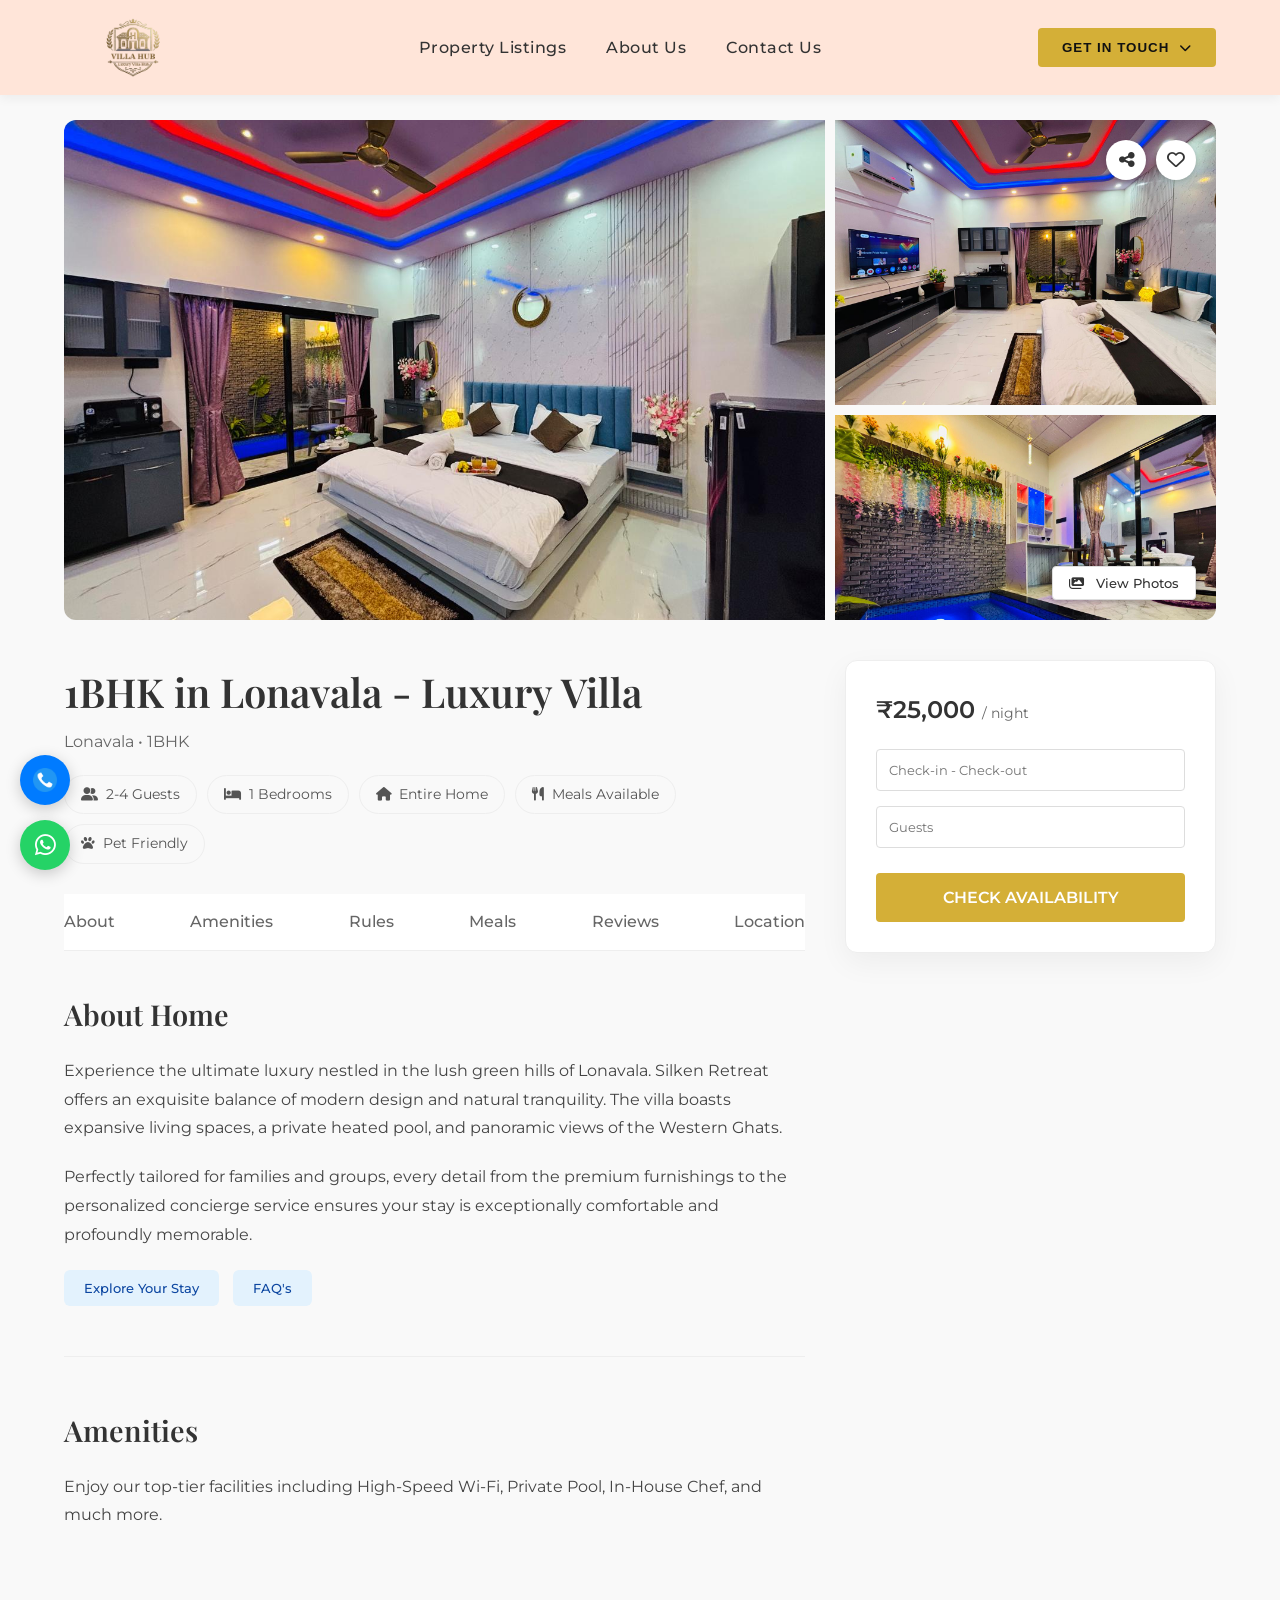
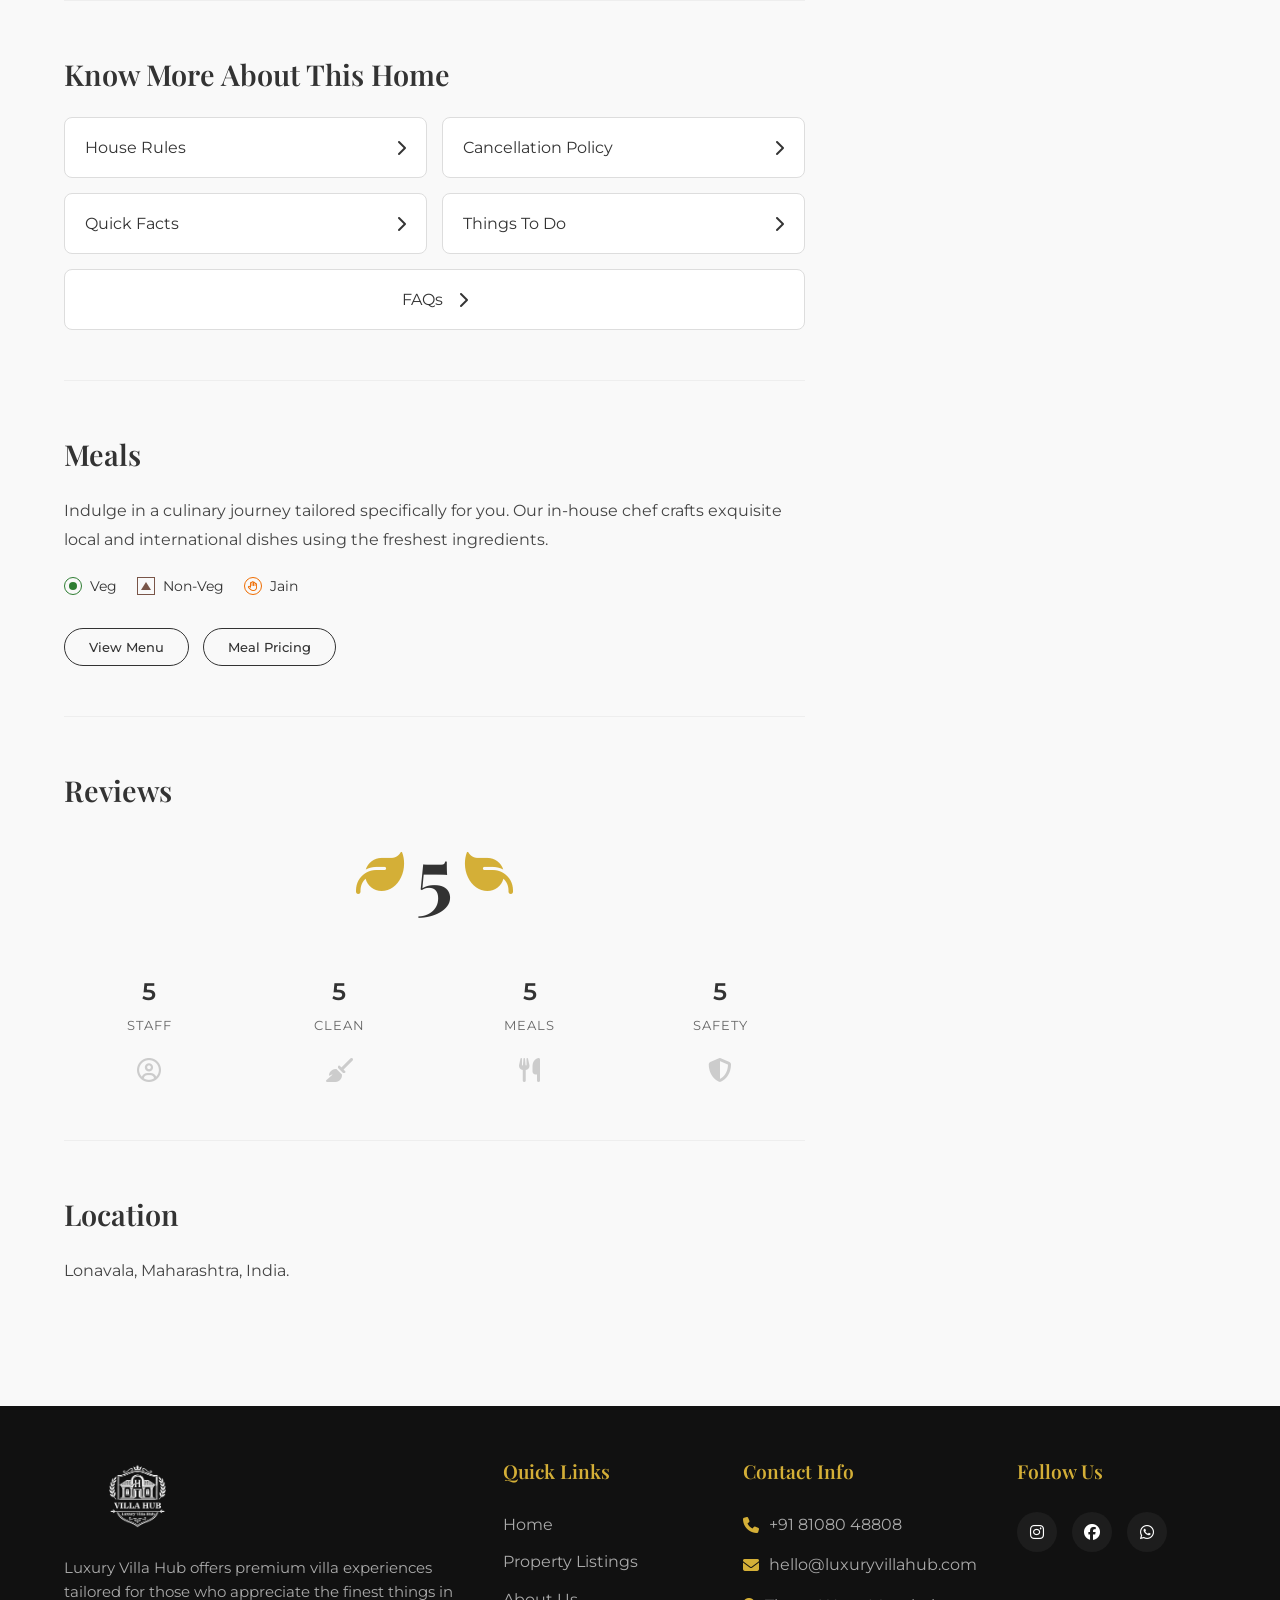
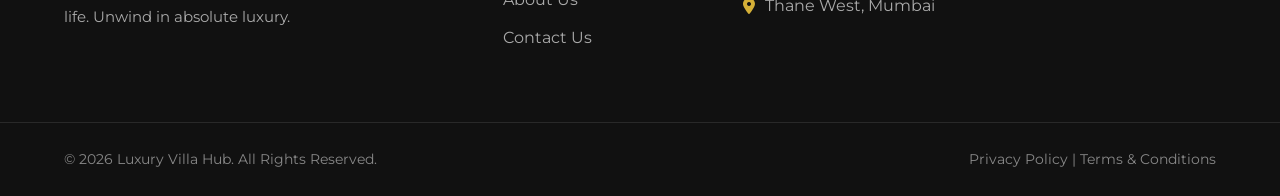
==== 1_1bhk_lonawala.html @ f822e090 "1st commit" ====
<!DOCTYPE html>
<html lang="en">

<head>
    <meta charset="UTF-8">
    <meta name="viewport" content="width=device-width, initial-scale=1.0">
    <title>1BHK in Lonavala - Luxury Villa Hub</title>
    <!-- Google Fonts for typography -->
    <link
        href="https://fonts.googleapis.com/css2?family=Playfair+Display:wght@400;600;700&family=Montserrat:wght@300;400;500;600&display=swap"
        rel="stylesheet">
    <link rel="stylesheet" href="css/style.css">

    <!-- FontAwesome for fallback icons -->
    <link rel="stylesheet" href="https://cdnjs.cloudflare.com/ajax/libs/font-awesome/6.4.0/css/all.min.css">
    <style>
        /* Property Specific Styles */
        body {
            padding-top: 100px;
        }

        /* For fixed header */
        .site-header {
            background-color: var(--peach-scroll) !important;
            box-shadow: 0 4px 10px rgba(0, 0, 0, 0.05) !important;
            padding: 10px 0 !important;
        }

        .site-header .desktop-nav a {
            color: var(--text-dark) !important;
        }

        .site-header .btn-outline-gold {
            color: var(--text-dark) !important;
            border-color: var(--text-dark) !important;
        }

        .site-header .btn-outline-gold:hover {
            background: var(--text-dark) !important;
            color: var(--peach-scroll) !important;
        }

        .site-header .hamburger-menu {
            color: var(--text-dark) !important;
        }

        .gallery-grid {
            display: grid;
            grid-template-columns: 2fr 1fr;
            gap: 10px;
            border-radius: 12px;
            overflow: hidden;
            position: relative;
            margin-top: 20px;
        }

        .gallery-left {
            height: 500px;
        }

        .gallery-left img {
            width: 100%;
            height: 100%;
            object-fit: cover;
        }

        .gallery-right {
            display: grid;
            grid-template-rows: 1fr 1fr;
            gap: 10px;
            height: 500px;
        }

        .gallery-right img {
            width: 100%;
            height: 100%;
            object-fit: cover;
        }

        .gallery-actions {
            position: absolute;
            top: 20px;
            right: 20px;
            display: flex;
            gap: 10px;
        }

        .action-btn {
            background: white;
            border: none;
            border-radius: 50%;
            width: 40px;
            height: 40px;
            display: flex;
            align-items: center;
            justify-content: center;
            cursor: pointer;
            box-shadow: 0 2px 5px rgba(0, 0, 0, 0.2);
            transition: 0.3s;
            color: #333;
            font-size: 1.1rem;
        }

        .action-btn:hover {
            background: #f0f0f0;
        }

        .view-photos-btn {
            position: absolute;
            bottom: 20px;
            right: 20px;
            background: white;
            border: 1px solid #ddd;
            padding: 8px 16px;
            border-radius: 4px;
            font-family: 'Montserrat', sans-serif;
            font-weight: 500;
            cursor: pointer;
            box-shadow: 0 2px 5px rgba(0, 0, 0, 0.2);
            transition: 0.3s;
            color: #333;
        }

        .view-photos-btn:hover {
            background: #f0f0f0;
        }

        .property-layout {
            display: grid;
            grid-template-columns: 2fr 1fr;
            gap: 40px;
            margin-top: 40px;
        }

        .prop-title {
            font-family: 'Playfair Display', serif;
            font-size: 2.5rem;
            color: #333;
            margin-bottom: 5px;
        }

        .prop-subtitle {
            font-family: 'Montserrat', sans-serif;
            color: #666;
            font-size: 1rem;
            margin-bottom: 20px;
        }

        .badges-row {
            display: flex;
            flex-wrap: wrap;
            gap: 10px;
            margin-bottom: 30px;
        }

        .badge {
            background: #f9f9f9;
            border: 1px solid #eee;
            padding: 8px 16px;
            border-radius: 20px;
            font-size: 0.85rem;
            font-family: 'Montserrat', sans-serif;
            display: flex;
            align-items: center;
            gap: 8px;
            color: #555;
        }

        .booking-widget {
            background: white;
            border: 1px solid #eee;
            border-radius: 12px;
            padding: 30px;
            box-shadow: 0 10px 30px rgba(0, 0, 0, 0.05);
            position: sticky;
            top: 120px;
        }

        .booking-price {
            font-size: 1.5rem;
            font-weight: 600;
            font-family: 'Montserrat', sans-serif;
            margin-bottom: 20px;
            color: #333;
        }

        .booking-price span {
            font-size: 0.9rem;
            font-weight: 400;
            color: #666;
        }

        .booking-form .form-group {
            margin-bottom: 15px;
        }

        .booking-form input {
            width: 100%;
            padding: 12px;
            border: 1px solid #ddd;
            border-radius: 4px;
            font-family: 'Montserrat', sans-serif;
        }

        .booking-btn {
            width: 100%;
            background: var(--primary-gold);
            color: white;
            border: none;
            padding: 15px;
            border-radius: 4px;
            font-weight: 600;
            font-family: 'Montserrat', sans-serif;
            font-size: 1rem;
            cursor: pointer;
            transition: 0.3s;
            text-transform: uppercase;
            margin-top: 10px;
        }

        .booking-btn:hover {
            background: var(--primary-gold-hover);
        }

        .sticky-nav {
            position: sticky;
            top: 80px;
            background: white;
            z-index: 100;
            border-bottom: 1px solid #eee;
            padding: 15px 0 0;
            margin-bottom: 40px;
        }

        .sticky-nav ul {
            display: flex;
            justify-content: space-between;
            align-items: center;
            gap: 15px;
            list-style: none;
            padding: 0;
            margin: 0;
            width: 100%;
        }

        .sticky-nav ul::-webkit-scrollbar {
            display: none;
        }

        .sticky-nav a {
            font-family: 'Montserrat', sans-serif;
            font-weight: 500;
            color: #666;
            padding-bottom: 15px;
            display: inline-block;
            position: relative;
        }

        .sticky-nav a.active {
            color: var(--primary-gold);
        }

        .sticky-nav a.active::after {
            content: '';
            position: absolute;
            bottom: -1px;
            left: 0;
            width: 100%;
            height: 3px;
            background: var(--primary-gold);
        }

        .content-section {
            margin-bottom: 50px;
            padding-bottom: 50px;
            border-bottom: 1px solid #eee;
            scroll-margin-top: 150px;
        }

        .content-title {
            font-family: 'Playfair Display', serif;
            font-size: 1.8rem;
            margin-bottom: 20px;
            color: #333;
        }

        .content-text {
            font-family: 'Montserrat', sans-serif;
            color: #444;
            line-height: 1.8;
            margin-bottom: 20px;
        }

        .light-blue-btn {
            background: #e3f2fd;
            color: #0d47a1;
            border: none;
            padding: 10px 20px;
            border-radius: 6px;
            font-family: 'Montserrat', sans-serif;
            font-weight: 500;
            cursor: pointer;
            margin-right: 10px;
            transition: 0.3s;
        }

        .light-blue-btn:hover {
            background: #bbdefb;
        }

        .rules-grid {
            display: grid;
            grid-template-columns: 1fr 1fr;
            gap: 15px;
        }

        .rule-btn {
            background: white;
            border: 1px solid #ddd;
            padding: 20px;
            border-radius: 8px;
            text-align: left;
            font-family: 'Montserrat', sans-serif;
            font-size: 1rem;
            color: #333;
            cursor: pointer;
            display: flex;
            justify-content: space-between;
            align-items: center;
            transition: 0.3s;
        }

        .rule-btn:hover {
            border-color: var(--primary-gold);
            box-shadow: 0 4px 10px rgba(0, 0, 0, 0.05);
        }

        .meal-legend {
            display: flex;
            gap: 20px;
            margin-bottom: 30px;
            font-family: 'Montserrat', sans-serif;
            font-size: 0.9rem;
            align-items: center;
        }

        .meal-icon-wrap {
            display: flex;
            align-items: center;
            gap: 8px;
        }

        .meal-icon {
            display: inline-flex;
            align-items: center;
            justify-content: center;
            width: 18px;
            height: 18px;
            border-radius: 50%;
            border: 1px solid #ccc;
            position: relative;
        }

        .icon-veg {
            border-color: #2e7d32;
        }

        .icon-veg::after {
            content: '';
            width: 8px;
            height: 8px;
            background: #2e7d32;
            border-radius: 50%;
        }

        .icon-nonveg {
            border-color: #795548;
            border-radius: 0;
        }

        .icon-nonveg::after {
            content: '';
            width: 0;
            height: 0;
            border-left: 5px solid transparent;
            border-right: 5px solid transparent;
            border-bottom: 8px solid #795548;
        }

        .icon-jain {
            border-color: #ef6c00;
        }

        .icon-jain::after {
            content: '\f256';
            font-family: 'FontAwesome';
            font-size: 10px;
            color: #ef6c00;
        }

        .outline-btn {
            background: transparent;
            border: 1px solid #333;
            color: #333;
            padding: 10px 24px;
            border-radius: 20px;
            font-family: 'Montserrat', sans-serif;
            font-weight: 500;
            cursor: pointer;
            margin-right: 10px;
            transition: 0.3s;
        }

        .outline-btn:hover {
            background: #333;
            color: white;
        }

        .reviews-summary {
            display: flex;
            flex-direction: column;
            align-items: center;
            text-align: center;
            margin-bottom: 50px;
        }

        .reviews-score {
            font-size: 5rem;
            font-family: 'Playfair Display', serif;
            color: #333;
            font-weight: 700;
            line-height: 1;
            margin-bottom: 10px;
            position: relative;
        }

        .laurel-icon {
            position: absolute;
            top: 50%;
            transform: translateY(-50%);
            font-size: 3rem;
            color: var(--primary-gold);
        }

        .laurel-left {
            left: -60px;
        }

        .laurel-right {
            right: -60px;
            transform: translateY(-50%) scaleX(-1);
        }

        .reviews-grid {
            display: grid;
            grid-template-columns: repeat(4, 1fr);
            gap: 20px;
            text-align: center;
        }

        .review-cat {
            font-family: 'Montserrat', sans-serif;
        }

        .review-cat-score {
            font-size: 1.5rem;
            font-weight: 600;
            margin-bottom: 5px;
            color: #333;
        }

        .review-cat-title {
            font-size: 0.8rem;
            text-transform: uppercase;
            color: #666;
            letter-spacing: 1px;
            margin-bottom: 15px;
        }

        .review-cat-icon {
            font-size: 1.5rem;
            color: #ccc;
        }

        /* Modal Styles */
        .modal-overlay {
            position: fixed;
            top: 0;
            left: 0;
            width: 100%;
            height: 100%;
            background: rgba(0, 0, 0, 0.5);
            display: none;
            align-items: center;
            justify-content: center;
            z-index: 2000;
            opacity: 0;
            transition: opacity 0.3s;
        }

        .modal-overlay.active {
            display: flex;
            opacity: 1;
        }

        .modal-content {
            background: white;
            width: 90%;
            max-width: 500px;
            padding: 40px;
            border-radius: 12px;
            position: relative;
            transform: translateY(20px);
            transition: 0.3s;
            box-shadow: 0 15px 40px rgba(0, 0, 0, 0.2);
        }

        .modal-overlay.active .modal-content {
            transform: translateY(0);
        }

        .modal-close {
            position: absolute;
            top: 15px;
            right: 15px;
            background: none;
            border: none;
            font-size: 1.5rem;
            cursor: pointer;
            color: #666;
            transition: 0.3s;
        }

        .modal-close:hover {
            color: #333;
        }

        .modal-title {
            font-family: 'Playfair Display', serif;
            font-size: 1.5rem;
            margin-bottom: 20px;
            color: #333;
        }

        .modal-body {
            font-family: 'Montserrat', sans-serif;
            color: #555;
            line-height: 1.6;
        }

        @media (max-width: 768px) {
            .sticky-nav {
                top: 70px;
                padding: 10px 0;
            }

            .sticky-nav ul {
                overflow-x: auto;
                white-space: nowrap;
                justify-content: flex-start;
                gap: 20px;
                padding-bottom: 5px;
            }

            .sticky-nav a {
                padding-bottom: 8px;
                font-size: 0.85rem;
            }

            .gallery-grid {
                grid-template-columns: 1fr;
            }

            .gallery-left,
            .gallery-right {
                height: 250px;
            }

            .gallery-right {
                grid-template-columns: 1fr 1fr;
                grid-template-rows: 1fr;
            }

            .property-layout {
                grid-template-columns: 1fr;
            }

            .rules-grid {
                grid-template-columns: 1fr;
            }

            .reviews-grid {
                grid-template-columns: 1fr 1fr;
                gap: 30px;
            }

            .laurel-left {
                left: -40px;
                font-size: 2.5rem;
            }

            .laurel-right {
                right: -40px;
                font-size: 2.5rem;
            }
        }
    </style>
</head>

<body>

    <!-- SECTION 1: Header -->
    <header class="site-header" id="siteHeader">
        <div class="header-container">
            <div class="logo-col">
                <a href="index.html"><img src="assets/Luxury_Villa_Hub_Logo.png" alt="Luxury Villa Hub Logo"
                        class="site-logo"></a>
            </div>
            <nav class="desktop-nav">
                <ul>
                    <li><a href="property_listings.html">Property Listings</a></li>
                    <li><a href="about_us.html">About Us</a></li>
                    <li><a href="contact_us.html">Contact Us</a></li>
                </ul>
            </nav>
            <div class="action-col">
                <div class="nav-dropdown">
                    <button class="btn-solid-gold hidden-mobile fw-bold">Get in Touch <i
                            class="fa-solid fa-chevron-down" style="font-size:12px; margin-left:5px;"></i></button>
                    <div class="nav-dropdown-content">
                        <a href="tel:+918108048808"><i class="fa-solid fa-phone" style="margin-right:8px;"></i>
                            Call</br>+91 81080 48808</a>
                        <a href="https://wa.me/918108048808" target="_blank"><i class="fa-brands fa-whatsapp"
                                style="margin-right:8px; color:#25D366;"></i> WhatsApp</a>
                    </div>
                </div>
                <button class="hamburger-menu" id="hamburgerMenu" aria-label="Toggle Menu">
                    <i class="fa-solid fa-bars"></i>
                </button>
            </div>
        </div>

        <!-- Mobile Menu Overlay -->
        <div class="mobile-menu" id="mobileMenu">
            <ul>
                <li><a href="property_listings.html">Property Listings</a></li>
                <li><a href="about_us.html">About Us</a></li>
                <li><a href="contact_us.html">Contact Us</a></li>
                <li class="mobile-dropdown-wrapper">
                    <button class="btn-solid-gold fw-bold" id="mobileGetInTouch"
                        style="width: 100%; text-align: left; display: flex; justify-content: space-between; align-items: center;">Get
                        in Touch <i class="fa-solid fa-chevron-down"></i></button>
                    <div class="mobile-dropdown-content" id="mobileContactDropdown">
                        <a href="tel:+918108048808"><i class="fa-solid fa-phone"></i> Call: +91 81080 48808</a>
                        <a href="https://wa.me/918108048808" target="_blank"><i class="fa-brands fa-whatsapp"
                                style="color:#25D366;"></i> WhatsApp</a>
                    </div>
                </li>
            </ul>
        </div>
    </header>

    <div class="container">
        <!-- Interactive Photo Gallery -->
        <section class="gallery-grid">
            <div class="gallery-left">
                <!-- Fallback to any valid placeholder image from assets since Silken_Retreat might not exist directly, using LVH 68.jpeg as it looks like a nice hero -->
                <img src="assets/Silken_Retreat/SR_01.jpeg" onerror="this.src='assets/LVH 68.jpeg'"
                    alt="Silken Retreat Main">
            </div>
            <div class="gallery-right">
                <img src="assets/Silken_Retreat/SR_02.jpeg" onerror="this.src='assets/LVH 43.jpeg'"
                    alt="Silken Retreat Detail 1">
                <img src="assets/Silken_Retreat/SR_12.jpeg" onerror="this.src='assets/LVH 42.jpeg'"
                    alt="Silken Retreat Detail 2">
                <img src="assets/Silken_Retreat/SR_03.jpeg" onerror="this.src='assets/LVH 42.jpeg'"
                    alt="Silken Retreat Detail 2">
                <img src="assets/Silken_Retreat/SR_04.jpeg" onerror="this.src='assets/LVH 42.jpeg'"
                    alt="Silken Retreat Detail 2">
                <img src="assets/Silken_Retreat/SR_05.jpeg" onerror="this.src='assets/LVH 42.jpeg'"
                    alt="Silken Retreat Detail 2">
                <img src="assets/Silken_Retreat/SR_06.jpeg" onerror="this.src='assets/LVH 42.jpeg'"
                    alt="Silken Retreat Detail 2">
                <img src="assets/Silken_Retreat/SR_07.jpeg" onerror="this.src='assets/LVH 42.jpeg'"
                    alt="Silken Retreat Detail 2">
                <img src="assets/Silken_Retreat/SR_08.jpeg" onerror="this.src='assets/LVH 42.jpeg'"
                    alt="Silken Retreat Detail 2">
                <img src="assets/Silken_Retreat/SR_09.jpeg" onerror="this.src='assets/LVH 42.jpeg'"
                    alt="Silken Retreat Detail 2">
                <img src="assets/Silken_Retreat/SR_10.jpeg" onerror="this.src='assets/LVH 42.jpeg'"
                    alt="Silken Retreat Detail 2">
                <img src="assets/Silken_Retreat/SR_11.jpeg" onerror="this.src='assets/LVH 42.jpeg'"
                    alt="Silken Retreat Detail 2">
                <img src="assets/Silken_Retreat/SR_13.jpeg" onerror="this.src='assets/LVH 42.jpeg'"
                    alt="Silken Retreat Detail 2">
                <img src="assets/Silken_Retreat/SR_14.jpeg" onerror="this.src='assets/LVH 42.jpeg'"
                    alt="Silken Retreat Detail 2">
                <img src="assets/Silken_Retreat/SR_15.jpeg" onerror="this.src='assets/LVH 42.jpeg'"
                    alt="Silken Retreat Detail 2">
                <img src="assets/Silken_Retreat/SR_16.jpeg" onerror="this.src='assets/LVH 42.jpeg'"
                    alt="Silken Retreat Detail 2">
                <img src="assets/Silken_Retreat/SR_17.jpeg" onerror="this.src='assets/LVH 42.jpeg'"
                    alt="Silken Retreat Detail 2">
                <img src="assets/Silken_Retreat/SR_18.jpeg" onerror="this.src='assets/LVH 42.jpeg'"
                    alt="Silken Retreat Detail 2">
                <img src="assets/Silken_Retreat/SR_19.jpeg" onerror="this.src='assets/LVH 42.jpeg'"
                    alt="Silken Retreat Detail 2">


            </div>
            <div class="gallery-actions">
                <button class="action-btn" title="Share"><i class="fa-solid fa-share-nodes"></i></button>
                <button class="action-btn" title="Save"><i class="fa-regular fa-heart"></i></button>
            </div>
            <button class="view-photos-btn"><i class="fa-solid fa-images" style="margin-right:8px;"></i> View
                Photos</button>
        </section>

        <!-- Main Property Layout (Sidebar) -->
        <div class="property-layout">
            <div class="property-main">
                <!-- Property Header -->
                <h1 class="prop-title">1BHK in Lonavala - Luxury Villa</h1>
                <p class="prop-subtitle">Lonavala • 1BHK</p>

                <div class="badges-row">
                    <div class="badge"><i class="fa-solid fa-user-group"></i> 2-4 Guests</div>
                    <div class="badge"><i class="fa-solid fa-bed"></i> 1 Bedrooms</div>
                    <div class="badge"><i class="fa-solid fa-house"></i> Entire Home</div>
                    <div class="badge"><i class="fa-solid fa-utensils"></i> Meals Available</div>
                    <div class="badge"><i class="fa-solid fa-paw"></i> Pet Friendly</div>
                </div>

                <!-- Sticky Horizontal Navigation -->
                <nav class="sticky-nav">
                    <ul>
                        <li><a href="#about" class="active">About</a></li>
                        <li><a href="#amenities">Amenities</a></li>
                        <li><a href="#rules">Rules</a></li>
                        <li><a href="#meals">Meals</a></li>
                        <li><a href="#reviews">Reviews</a></li>
                        <li><a href="#location">Location</a></li>
                    </ul>
                </nav>

                <!-- Section: About -->
                <section id="about" class="content-section">
                    <h2 class="content-title">About Home</h2>
                    <p class="content-text">
                        Experience the ultimate luxury nestled in the lush green hills of Lonavala. Silken Retreat
                        offers an exquisite balance of modern design and natural tranquility. The villa boasts expansive
                        living spaces, a private heated pool, and panoramic views of the Western Ghats.
                    </p>
                    <p class="content-text">
                        Perfectly tailored for families and groups, every detail from the premium furnishings to the
                        personalized concierge service ensures your stay is exceptionally comfortable and profoundly
                        memorable.
                    </p>
                    <button class="light-blue-btn">Explore Your Stay</button>
                    <button class="light-blue-btn">FAQ's</button>
                </section>

                <!-- Section: Amenities Placeholder -->
                <section id="amenities" class="content-section">
                    <h2 class="content-title">Amenities</h2>
                    <p class="content-text">Enjoy our top-tier facilities including High-Speed Wi-Fi, Private Pool,
                        In-House Chef, and much more.</p>
                </section>

                <!-- Section: Rules -->
                <section id="rules" class="content-section">
                    <h2 class="content-title">Know More About This Home</h2>
                    <div class="rules-grid">
                        <button class="rule-btn"
                            onclick="openModal('House Rules', '1. No smoking indoors.<br>2. Quiet hours after 10 PM.<br>3. Pets must be supervised.')">
                            House Rules <i class="fa-solid fa-chevron-right"></i>
                        </button>
                        <button class="rule-btn"
                            onclick="openModal('Cancellation Policy', 'Free cancellation up to 48 hours before check-in. Non-refundable afterwards.')">
                            Cancellation Policy <i class="fa-solid fa-chevron-right"></i>
                        </button>
                        <button class="rule-btn"
                            onclick="openModal('Quick Facts', 'Check-in: 2:00 PM<br>Check-out: 11:00 AM<br>Security deposit required.')">
                            Quick Facts <i class="fa-solid fa-chevron-right"></i>
                        </button>
                        <button class="rule-btn"
                            onclick="openModal('Things To Do', 'Visit Tiger Point, Lonavala Lake, and enjoy nearby trekking trails.')">
                            Things To Do <i class="fa-solid fa-chevron-right"></i>
                        </button>
                        <button class="rule-btn" style="grid-column: 1 / -1; justify-content: center; gap: 15px;"
                            onclick="openModal('FAQs', 'Q: Is parking available?<br>A: Yes, free parking for up to 2 cars.')">
                            FAQs <i class="fa-solid fa-chevron-right"></i>
                        </button>
                    </div>
                </section>

                <!-- Section: Meals -->
                <section id="meals" class="content-section">
                    <h2 class="content-title">Meals</h2>
                    <p class="content-text">
                        Indulge in a culinary journey tailored specifically for you. Our in-house chef crafts exquisite
                        local and international dishes using the freshest ingredients.
                    </p>
                    <div class="meal-legend">
                        <div class="meal-icon-wrap"><span class="meal-icon icon-veg"></span> Veg</div>
                        <div class="meal-icon-wrap"><span class="meal-icon icon-nonveg"></span> Non-Veg</div>
                        <div class="meal-icon-wrap"><span class="meal-icon icon-jain"></span> Jain</div>
                    </div>
                    <button class="outline-btn">View Menu</button>
                    <button class="outline-btn">Meal Pricing</button>
                </section>

                <!-- Section: Reviews -->
                <section id="reviews" class="content-section">
                    <h2 class="content-title">Reviews</h2>
                    <div class="reviews-summary">
                        <div class="reviews-score">
                            <i class="fa-solid fa-leaf laurel-icon laurel-left"></i>
                            5
                            <i class="fa-solid fa-leaf laurel-icon laurel-right"></i>
                        </div>
                    </div>
                    <div class="reviews-grid">
                        <div>
                            <div class="review-cat-score">5</div>
                            <div class="review-cat-title">Staff</div>
                            <div class="review-cat-icon"><i class="fa-regular fa-circle-user"></i></div>
                        </div>
                        <div>
                            <div class="review-cat-score">5</div>
                            <div class="review-cat-title">Clean</div>
                            <div class="review-cat-icon"><i class="fa-solid fa-broom"></i></div>
                        </div>
                        <div>
                            <div class="review-cat-score">5</div>
                            <div class="review-cat-title">Meals</div>
                            <div class="review-cat-icon"><i class="fa-solid fa-utensils"></i></div>
                        </div>
                        <div>
                            <div class="review-cat-score">5</div>
                            <div class="review-cat-title">Safety</div>
                            <div class="review-cat-icon"><i class="fa-solid fa-shield-halved"></i></div>
                        </div>
                    </div>
                </section>

                <!-- Section: Location Placeholder -->
                <section id="location" class="content-section" style="border-bottom: none;">
                    <h2 class="content-title">Location</h2>
                    <p class="content-text">Lonavala, Maharashtra, India.</p>
                </section>

            </div>

            <!-- Booking Sidebar -->
            <div class="property-sidebar">
                <div class="booking-widget">
                    <div class="booking-price">₹25,000 <span>/ night</span></div>
                    <form class="booking-form">
                        <div class="form-group">
                            <input type="text" placeholder="Check-in - Check-out" onfocus="(this.type='date')"
                                onblur="(this.type='text')">
                        </div>
                        <div class="form-group">
                            <input type="number" placeholder="Guests" min="1">
                        </div>
                        <button type="button" class="booking-btn">Check Availability</button>
                    </form>
                </div>
            </div>
        </div>
    </div>

    <!-- Modal Overlay -->
    <div class="modal-overlay" id="rulesModal">
        <div class="modal-content">
            <button class="modal-close" onclick="closeModal()"><i class="fa-solid fa-xmark"></i></button>
            <h3 class="modal-title" id="modalTitle">Title</h3>
            <div class="modal-body" id="modalBody">
                Content goes here.
            </div>
        </div>
    </div>

    <!-- SECTION 7: Footer -->
    <footer class="site-footer">
        <div class="container footer-grid">
            <div class="footer-col brand-col">
                <a href="index.html"><img src="assets/Luxury_Villa_Hub_Logo.png" alt="Logo" class="footer-logo"></a>
                <p>Luxury Villa Hub offers premium villa experiences tailored for those who appreciate the finest things
                    in life. Unwind in absolute luxury.</p>
            </div>
            <div class="footer-col links-col">
                <h3>Quick Links</h3>
                <ul>
                    <li><a href="index.html">Home</a></li>
                    <li><a href="property_listings.html">Property Listings</a></li>
                    <li><a href="about_us.html">About Us</a></li>
                    <li><a href="contact_us.html">Contact Us</a></li>
                </ul>
            </div>
            <div class="footer-col contact-col">
                <h3>Contact Info</h3>
                <p><i class="fa-solid fa-phone"></i> +91 81080 48808</p>
                <p><i class="fa-solid fa-envelope"></i> hello@luxuryvillahub.com</p>
                <p><i class="fa-solid fa-location-dot"></i> Thane West, Mumbai</p>
            </div>
            <div class="footer-col social-col">
                <h3>Follow Us</h3>
                <div class="social-links">
                    <a href="#"><i class="fa-brands fa-instagram"></i></a>
                    <a href="#"><i class="fa-brands fa-facebook"></i></a>
                    <a href="#"><i class="fa-brands fa-whatsapp"></i></a>
                </div>
            </div>
        </div>
        <div class="footer-bottom">
            <div class="container flex-between">
                <p>&copy; 2026 Luxury Villa Hub. All Rights Reserved.</p>
                <p><a href="#">Privacy Policy</a> | <a href="#">Terms & Conditions</a></p>
            </div>
        </div>
    </footer>

    <script src="js/main.js"></script>
    <script>
        // Smooth scroll for sticky nav
        document.querySelectorAll('.sticky-nav a').forEach(anchor => {
            anchor.addEventListener('click', function (e) {
                e.preventDefault();

                // Update active state
                document.querySelectorAll('.sticky-nav a').forEach(a => a.classList.remove('active'));
                this.classList.add('active');

                // Scroll to section
                const targetId = this.getAttribute('href');
                const targetSection = document.querySelector(targetId);

                if (targetSection) {
                    targetSection.scrollIntoView({
                        behavior: 'smooth'
                    });
                }
            });
        });

        // Update active nav based on scroll position
        window.addEventListener('scroll', () => {
            let current = '';
            const sections = document.querySelectorAll('.content-section');
            const navLinks = document.querySelectorAll('.sticky-nav a');

            sections.forEach(section => {
                const sectionTop = section.offsetTop;
                const sectionHeight = section.clientHeight;
                if (scrollY >= (sectionTop - 200)) {
                    current = section.getAttribute('id');
                }
            });

            navLinks.forEach(link => {
                link.classList.remove('active');
                if (link.getAttribute('href') === '#' + current) {
                    link.classList.add('active');
                }
            });
        });

        // Modal functionality
        function openModal(title, bodyHtml) {
            document.getElementById('modalTitle').innerText = title;
            document.getElementById('modalBody').innerHTML = bodyHtml;
            document.getElementById('rulesModal').classList.add('active');
        }

        function closeModal() {
            document.getElementById('rulesModal').classList.remove('active');
        }

        // Close modal when clicking outside
        document.getElementById('rulesModal').addEventListener('click', function (e) {
            if (e.target === this) {
                closeModal();
            }
        });
    </script>

    <!-- Fixed Side Buttons for Call & WhatsApp -->
    <div class="fixed-side-actions">
        <a href="tel:+918108048808" class="side-btn call-btn" title="Call Us">
            <img src="assets/Call.png" alt="Call"
                onerror="this.style.display='none'; this.nextElementSibling.style.display='flex';">
            <i class="fa-solid fa-phone fallback-side-icon" style="display:none;"></i>
        </a>
        <a href="https://wa.me/918108048808" class="side-btn whatsapp-btn" target="_blank" title="WhatsApp Us">
            <i class="fa-brands fa-whatsapp"></i>
        </a>
    </div>

    <!-- Scroll to Top Button -->
    <button id="scrollToTopBtn" class="scroll-top-btn" aria-label="Scroll to top"><i
            class="fa-solid fa-chevron-up"></i></button>

</body>

</html>
---- css/style.css ----
/* CSS Variables */
:root {
  --primary-gold: #D4AF37;
  --primary-gold-hover: #b5952f;
  --dark-bg: #111111;
  --dark-overlay: rgba(0, 0, 0, 0.4);
  --light-bg: #f9f9f9;
  --peach-scroll: #FFE5D9;
  --peach-highlight: #FFF0EB;
  --text-dark: #333333;
  --text-light: #ffffff;
  --text-grey: #666666;
  --font-heading: 'Playfair Display', serif;
  --font-body: 'Montserrat', sans-serif;
  --transition-fast: 0.3s ease;
  --transition-smooth: 0.5s cubic-bezier(0.25, 0.8, 0.25, 1);
}

/* Reset & Base Styles */
* {
  margin: 0;
  padding: 0;
  box-sizing: border-box;
}

body {
  font-family: var(--font-body);
  color: var(--text-dark);
  line-height: 1.6;
  background-color: var(--light-bg);
  overflow-x: hidden;
}

h1,
h2,
h3,
h4,
h5,
h6 {
  font-family: var(--font-heading);
  font-weight: 600;
}

a {
  text-decoration: none;
  color: inherit;
  transition: var(--transition-fast);
}

ul {
  list-style: none;
}

img {
  max-width: 100%;
  height: auto;
  display: block;
}

.container {
  width: 90%;
  max-width: 1200px;
  margin: 0 auto;
}

/* Buttons */
.btn-outline-gold {
  border: 1px solid var(--primary-gold);
  color: var(--primary-gold);
  padding: 10px 24px;
  border-radius: 4px;
  font-weight: 500;
  text-transform: uppercase;
  letter-spacing: 1px;
  background: transparent;
  cursor: pointer;
  display: inline-block;
  backdrop-filter: blur(5px);
}

.btn-outline-gold:hover {
  background: var(--primary-gold);
  color: var(--text-light);
  box-shadow: 0 0 15px rgba(212, 175, 55, 0.4);
}

.btn-solid-gold {
  background: var(--primary-gold);
  color: var(--text-light);
  padding: 12px 24px;
  border-radius: 4px;
  font-weight: 500;
  text-transform: uppercase;
  letter-spacing: 1px;
  display: inline-block;
  border: none;
  cursor: pointer;
}

.btn-solid-gold:hover {
  background: var(--primary-gold-hover);
}

.btn-text {
  color: var(--primary-gold);
  font-weight: 500;
  display: inline-flex;
  align-items: center;
  gap: 8px;
}

.btn-text:hover {
  gap: 12px;
  /* Slight movement arrow */
}

/* SECTION 1: Header */
.site-header {
  position: fixed;
  top: 0;
  left: 0;
  width: 100%;
  z-index: 1000;
  transition: background-color var(--transition-smooth), box-shadow var(--transition-smooth);
  background-color: transparent;
  padding: 20px 0;
}

.site-header.scrolled {
  background-color: var(--peach-scroll);
  box-shadow: 0 4px 10px rgba(0, 0, 0, 0.05);
  padding: 10px 0;
}

.header-container {
  display: flex;
  justify-content: space-between;
  align-items: center;
  width: 90%;
  max-width: 1200px;
  margin: 0 auto;
}

.logo-col .site-logo {
  height: 75px;
  width: auto;
  transition: var(--transition-fast);
}

.site-header.scrolled .site-logo {
  height: 60px;
}

.desktop-nav ul {
  display: flex;
  gap: 40px;
}

.desktop-nav a {
  color: var(--text-light);
  font-weight: 500;
  letter-spacing: 0.5px;
  position: relative;
}

.site-header.scrolled .desktop-nav a {
  color: var(--text-dark);
}

.site-header.scrolled .btn-outline-gold {
  color: var(--text-dark);
  border-color: var(--text-dark);
}

.site-header.scrolled .btn-outline-gold:hover {
  background: var(--text-dark);
  color: var(--peach-scroll);
}

.desktop-nav a::after {
  content: '';
  position: absolute;
  bottom: -5px;
  left: 0;
  width: 0%;
  height: 1px;
  background-color: var(--primary-gold);
  transition: var(--transition-fast);
}

.desktop-nav a:hover::after {
  width: 100%;
}

.hamburger-menu {
  display: none;
  background: none;
  border: none;
  color: var(--text-light);
  font-size: 24px;
  cursor: pointer;
}

.site-header.scrolled .hamburger-menu {
  color: var(--text-dark);
}

/* Common Utility */
.fw-bold {
  font-weight: 700 !important;
  color: #111 !important;
}

/* Nav Dropdown */
.nav-dropdown {
  position: relative;
  display: inline-block;
}

.nav-dropdown-content {
  display: none;
  position: absolute;
  right: 0;
  top: 100%;
  background-color: var(--light-bg);
  min-width: 220px;
  box-shadow: 0px 8px 16px 0px rgba(0,0,0,0.1);
  z-index: 1;
  border-radius: 4px;
  padding: 10px 0;
  margin-top: 15px; /* added gap for hover bridge */
}

/* Bridge the gap so hover doesn't break */
.nav-dropdown::after {
  content: "";
  position: absolute;
  bottom: -15px;
  left: 0;
  right: 0;
  height: 15px;
}

.nav-dropdown-content a {
  color: var(--text-dark);
  padding: 12px 20px;
  text-decoration: none;
  display: flex;
  align-items: center;
  font-size: 15px;
  font-weight: 500;
  transition: var(--transition-fast);
}

.nav-dropdown-content a:hover {
  background-color: var(--peach-highlight);
  color: var(--primary-gold);
}

.nav-dropdown:hover .nav-dropdown-content {
  display: block;
}

/* Mobile Dropdown */
.mobile-dropdown-wrapper {
  width: 100%;
}

.mobile-dropdown-content {
  display: none; /* hidden by default */
  flex-direction: column;
  padding: 10px;
  background-color: var(--peach-highlight);
  border-radius: 4px;
  margin-top: 10px;
}

.mobile-dropdown-content.show {
  display: flex;
}

.mobile-dropdown-content a {
  padding: 10px 15px;
  font-size: 16px;
  border-bottom: 1px solid rgba(0,0,0,0.05);
}

.mobile-dropdown-content a:last-child {
  border-bottom: none;
}

/* Mobile Menu */
.mobile-menu {
  position: fixed;
  top: 0;
  right: -100%;
  width: 300px;
  height: 100vh;
  background-color: var(--light-bg);
  box-shadow: -5px 0 15px rgba(0, 0, 0, 0.1);
  transition: var(--transition-smooth);
  z-index: 1001;
  display: flex;
  flex-direction: column;
  padding: 80px 30px;
}

.mobile-menu.active {
  right: 0;
}

.mobile-menu ul {
  display: flex;
  flex-direction: column;
  gap: 25px;
}

.mobile-menu a {
  color: var(--text-dark);
  font-size: 18px;
  font-weight: 500;
}

/* SECTION 1 (Part 2): Hero */
.hero-section {
  height: 100vh;
  background-size: cover;
  background-position: center;
  position: relative;
  display: flex;
  align-items: center;
  justify-content: center;
  text-align: center;
}

.hero-overlay {
  position: absolute;
  top: 0;
  left: 0;
  width: 100%;
  height: 100%;
  background: linear-gradient(to bottom, rgba(0, 0, 0, 0.5), rgba(0, 0, 0, 0.2), rgba(0, 0, 0, 0.6));
}

.hero-content {
  position: relative;
  z-index: 2;
  color: var(--text-light);
  max-width: 800px;
  padding: 0 20px;
  animation: fadeInUp 1s ease forwards;
  opacity: 0;
  transform: translateY(30px);
}

@keyframes fadeInUp {
  to {
    opacity: 1;
    transform: translateY(0);
  }
}

.hero-title {
  font-size: 4rem;
  margin-bottom: 20px;
  text-shadow: 2px 2px 10px rgba(0, 0, 0, 0.3);
}

/* SECTION 1 (Part 3): 3 Feature Columns */
.three-features {
  padding: 50px 0;
  background-color: var(--light-bg);
  position: relative;
  top: -40px;
  z-index: 5;
}

.feature-grid {
  display: grid;
  grid-template-columns: repeat(3, 1fr);
  gap: 30px;
}

.feature-card {
  background: #ffffff;
  padding: 40px 30px;
  text-align: center;
  border-radius: 8px;
  box-shadow: 0 10px 30px rgba(0, 0, 0, 0.05);
  transition: var(--transition-smooth);
}

.feature-card:hover {
  transform: translateY(-10px);
  box-shadow: 0 15px 40px rgba(0, 0, 0, 0.1);
}

.icon-circle {
  width: 70px;
  height: 70px;
  background-color: var(--dark-bg);
  color: var(--primary-gold);
  border-radius: 50%;
  display: flex;
  align-items: center;
  justify-content: center;
  font-size: 28px;
  margin: 0 auto 20px;
  transition: var(--transition-fast);
}

.feature-card:hover .icon-circle {
  background-color: var(--primary-gold);
  color: var(--text-light);
  transform: scale(1.1);
}

.feature-title {
  font-size: 1.5rem;
  margin-bottom: 15px;
}

.feature-desc {
  color: var(--text-grey);
}

/* SECTION 2: Image + 6 Features */
.image-features-section {
  padding-bottom: 50px;
}

.full-width-image {
  width: 100%;
  height: 60vh;
  overflow: hidden;
}

.full-width-image img {
  width: 100%;
  height: 100%;
  object-fit: cover;
  object-position: center;
}

.six-features-grid {
  display: grid;
  grid-template-columns: repeat(3, 1fr);
  gap: 20px;
  margin-top: 60px;
}

.six-feature-item {
  display: flex;
  align-items: center;
  padding: 25px;
  background-color: var(--peach-highlight);
  border-radius: 8px;
  transition: var(--transition-fast);
  cursor: default;
}

.six-feature-item:hover {
  background-color: var(--peach-scroll);
  transform: translateY(-5px);
}

.six-feature-item .icon {
  font-size: 24px;
  color: var(--primary-gold);
  margin-right: 20px;
}

.six-feature-item .text {
  font-weight: 500;
}

/* Common Section Header */
.section-header {
  text-align: center;
  margin-bottom: 50px;
}

.section-header h2 {
  font-size: 2.5rem;
  margin-bottom: 10px;
  color: var(--text-dark);
}

.section-header p {
  color: var(--text-grey);
  font-size: 1.1rem;
}

/* Custom Slider Styles */
.slider-wrapper {
  position: relative;
  max-width: 1400px;
  margin: 0 auto;
  padding: 0 40px;
}

.slider-container {
  display: flex;
  gap: 30px;
  overflow-x: auto;
  scroll-snap-type: x mandatory;
  scroll-behavior: smooth;
  padding: 20px 0 40px;
  /* space for shadow */
}

/* Hide scrollbar for cleanly designed sliders */
.slider-container::-webkit-scrollbar {
  display: none;
}

.slider-container {
  -ms-overflow-style: none;
  /* IE and Edge */
  scrollbar-width: none;
  /* Firefox */
}

.slider-arrow {
  position: absolute;
  top: 50%;
  transform: translateY(-50%);
  width: 50px;
  height: 50px;
  border-radius: 50%;
  background: white;
  border: 1px solid #ddd;
  color: var(--text-dark);
  font-size: 20px;
  cursor: pointer;
  z-index: 10;
  display: flex;
  align-items: center;
  justify-content: center;
  box-shadow: 0 4px 15px rgba(0, 0, 0, 0.1);
  transition: var(--transition-fast);
}

.slider-arrow:hover {
  background: var(--dark-bg);
  color: white;
  border-color: var(--dark-bg);
}

.slider-arrow.left {
  left: 0;
}

.slider-arrow.right {
  right: 0;
}

/* SECTION 3: Villas in Focus */
.villas-slider-section {
  padding: 50px 0;
  background-color: #fff;
}

.villa-card {
  min-width: 400px;
  scroll-snap-align: start;
  background: #fff;
  border-radius: 12px;
  overflow: hidden;
  box-shadow: 0 5px 20px rgba(0, 0, 0, 0.08);
  transition: var(--transition-smooth);
}

.villa-card:hover {
  box-shadow: 0 10px 30px rgba(0, 0, 0, 0.15);
}

.villa-img {
  position: relative;
  height: 250px;
  overflow: hidden;
}

.villa-img img {
  width: 100%;
  height: 100%;
  object-fit: cover;
  transition: transform 0.8s ease;
}

.villa-card:hover .villa-img img {
  transform: scale(1.05);
}

.villa-tag {
  position: absolute;
  top: 15px;
  left: 15px;
  background: var(--primary-gold);
  color: white;
  padding: 4px 12px;
  font-size: 12px;
  font-weight: 600;
  letter-spacing: 1px;
  text-transform: uppercase;
  border-radius: 2px;
}

.villa-info {
  padding: 25px;
}

.villa-info h3 {
  font-size: 1.4rem;
  margin-bottom: 5px;
}

.villa-loc {
  color: var(--text-grey);
  margin-bottom: 20px;
  font-size: 0.95rem;
}

/* SECTION 4: Stay Standard */
.stay-standard-section {
  padding: 50px 0;
}

.masonry-grid-4 {
  display: grid;
  grid-template-columns: 1fr 1fr 1fr;
  grid-template-rows: 200px 200px;
  gap: 20px;
  margin-bottom: 60px;
}

.masonry-item {
  border-radius: 12px;
  overflow: hidden;
}

.masonry-item img {
  width: 100%;
  height: 100%;
  object-fit: cover;
  transition: transform 0.8s ease;
}

.masonry-item:hover img {
  transform: scale(1.05);
}

.left-tall {
  grid-column: 1 / 2;
  grid-row: 1 / 3;
}

.mid-top {
  grid-column: 2 / 3;
  grid-row: 1 / 2;
}

.mid-bottom {
  grid-column: 2 / 3;
  grid-row: 2 / 3;
}

.right-tall {
  grid-column: 3 / 4;
  grid-row: 1 / 3;
}

.standard-icons-bar {
  display: flex !important;
  flex-direction: row;
  justify-content: center;
  align-items: flex-start;
  gap: 40px;
  flex-wrap: wrap;
  /* Add wrap to prevent squishing */
}

/* SECTION 4: Stay Standard */
/* Update rules for standard icons */
.stay-standard-section .container:last-child {
  /* Container holding the grid and the icons below it */
  display: flex;
  flex-direction: column;
}

.std-icon-item {
  display: flex;
  flex-direction: column;
  align-items: center;
  text-align: center;
  width: 120px;
}

.std-icon-item img {
  width: 60px;
  height: 60px;
  object-fit: contain;
  margin-bottom: 15px;
  padding: 15px;
  background-color: var(--peach-highlight);
  border-radius: 50%;
  transition: var(--transition-fast);
}

.std-icon-item:hover img {
  background-color: var(--peach-scroll);
  transform: translateY(-5px);
}

.std-icon-item span {
  font-size: 0.85rem;
  font-weight: 500;
}

/* SECTION 5: Choose a Collection Slider */
.collection-section {
  padding: 50px 0;
  background-color: #2F3538; /* Trending Luxury Subdued Slate/Taupe */
  color: white;
}

.collection-section .section-header h2 {
  color: white;
}

.collection-card {
  min-width: 350px;
  height: 450px;
  scroll-snap-align: start;
  border-radius: 12px;
  overflow: hidden;
  position: relative;
  cursor: pointer;
}

.collection-card img {
  width: 100%;
  height: 100%;
  object-fit: cover;
  transition: transform 0.8s ease;
}

.collection-card:hover img {
  transform: scale(1.08);
}

.col-overlay {
  position: absolute;
  bottom: 0;
  left: 0;
  width: 100%;
  padding: 50px 30px 30px;
  background: linear-gradient(to top, rgba(0, 0, 0, 0.9), transparent);
}

.col-overlay h3 {
  color: white;
  font-size: 1.6rem;
  margin: 0;
}

/* SECTION 6: Trusted Partners (Now Trust Factors) */
.trusted-partners-section {
  padding: 50px 0;
  background-color: #fff;
}

.partner-tagline {
  color: var(--text-grey);
  margin-bottom: 40px;
}

.trust-factors-grid {
  display: grid;
  grid-template-columns: repeat(3, 1fr);
  gap: 30px;
  margin-top: 40px;
}

.trust-item {
  padding: 30px;
  background-color: var(--light-bg);
  border-radius: 8px;
  transition: var(--transition-fast);
}

.trust-item:hover {
  transform: translateY(-5px);
  box-shadow: 0 10px 25px rgba(0,0,0,0.05);
}

.trust-icon {
  height: 60px;
  margin-bottom: 20px;
  display: flex;
  justify-content: center;
  align-items: center;
}

.trust-icon img {
  height: 100%;
  width: auto;
}

.trust-item h3 {
  font-size: 1.3rem;
  margin-bottom: 10px;
}

.trust-item p {
  color: var(--text-grey);
  font-size: 0.95rem;
}

/* SECTION 7: Footer */
.site-footer {
  background-color: var(--dark-bg);
  color: var(--text-light);
  padding: 50px 0 0;
}

.footer-grid {
  display: grid;
  grid-template-columns: 2fr 1fr 1fr 1fr;
  gap: 40px;
  margin-bottom: 60px;
}

.footer-logo {
  height: 80px;
  margin-bottom: 20px;
  filter: brightness(0) invert(1);
  /* makes dark logo white */
}

.brand-col p {
  color: #aaaaaa;
  font-size: 0.95rem;
}

.footer-col h3 {
  color: var(--primary-gold);
  margin-bottom: 25px;
  font-size: 1.2rem;
}

.links-col ul li {
  margin-bottom: 12px;
}

.links-col a {
  color: #aaaaaa;
}

.links-col a:hover {
  color: var(--primary-gold);
  padding-left: 5px;
}

.contact-col p {
  color: #aaaaaa;
  margin-bottom: 15px;
  display: flex;
  align-items: center;
  gap: 10px;
}

.contact-col i {
  color: var(--primary-gold);
}

.social-links {
  display: flex;
  gap: 15px;
}

.social-links a {
  width: 40px;
  height: 40px;
  background-color: rgba(255, 255, 255, 0.05);
  display: flex;
  align-items: center;
  justify-content: center;
  border-radius: 50%;
  color: white;
}

.social-links a:hover {
  background-color: var(--primary-gold);
  transform: translateY(-3px);
}

.footer-bottom {
  border-top: 1px solid rgba(255, 255, 255, 0.1);
  padding: 25px 0;
  color: #888888;
  font-size: 0.9rem;
}

.flex-between {
  display: flex;
  justify-content: space-between;
  align-items: center;
}

.footer-bottom a {
  color: #888888;
}

.footer-bottom a:hover {
  color: var(--primary-gold);
}

.text-center {
  text-align: center;
}

/* ---------- FIXED SIDE BUTTONS & SCROLL TOP ---------- */
.fixed-side-actions {
  position: fixed;
  left: 20px;
  bottom: 30px;
  display: flex;
  flex-direction: column;
  gap: 15px;
  z-index: 999;
}

.side-btn {
  width: 50px;
  height: 50px;
  border-radius: 50%;
  display: flex;
  align-items: center;
  justify-content: center;
  box-shadow: 0 4px 15px rgba(0,0,0,0.2);
  transition: transform 0.3s ease;
  font-size: 24px;
  color: white;
  text-decoration: none;
}

.side-btn:hover {
  transform: scale(1.1);
}

.side-btn img {
  width: 24px;
  height: 24px;
  object-fit: contain;
}

.whatsapp-btn {
  background-color: #25D366;
}

.call-btn {
  background-color: #007bff; /* Blue for call */
}

.scroll-top-btn {
  position: fixed;
  right: 20px;
  bottom: 30px;
  width: 50px;
  height: 50px;
  border-radius: 50%;
  background-color: var(--primary-gold);
  color: white;
  border: none;
  box-shadow: 0 4px 15px rgba(0,0,0,0.2);
  font-size: 20px;
  cursor: pointer;
  z-index: 998;
  opacity: 0;
  visibility: hidden;
  transition: all 0.3s ease;
  display: flex;
  align-items: center;
  justify-content: center;
}

.scroll-top-btn.visible {
  opacity: 1;
  visibility: visible;
}

.scroll-top-btn:hover {
  background-color: var(--primary-gold-hover);
  transform: translateY(-5px);
}

/* ---------- RESPONSIVE DESIGN ---------- */
@media (max-width: 1200px) {
  .container {
    width: 92%;
  }
}

@media (max-width: 1024px) {
  .hero-title {
    font-size: 3.2rem;
  }
  
  .feature-grid {
    grid-template-columns: repeat(2, 1fr);
  }
  
  .six-features-grid {
    grid-template-columns: repeat(2, 1fr);
  }
  
  .trust-factors-grid {
    grid-template-columns: repeat(2, 1fr);
  }
  
  .masonry-grid-4 {
    grid-template-columns: 1fr 1fr;
    grid-template-rows: auto;
  }
  
  .left-tall, .right-tall, .mid-top, .mid-bottom {
    grid-column: span 1;
    grid-row: span 1;
    height: 350px;
  }
}

@media (max-width: 768px) {
  .desktop-nav, .hidden-mobile {
    display: none !important;
  }
  
  .hamburger-menu {
    display: block;
  }
  
  .hero-title {
    font-size: 2.5rem;
  }
  
  .hero-section {
    height: 80vh;
  }
  
  .three-features {
    top: 0;
    padding: 60px 0;
  }
  
  .feature-grid, .six-features-grid, .trust-factors-grid {
    grid-template-columns: 1fr;
  }
  
  .section-header h2 {
    font-size: 2.2rem;
  }
  
  .villa-card {
    min-width: 100%;
  }
  
  .collection-card {
    min-width: 280px;
    height: 400px;
  }
  
  .full-width-image {
    height: 40vh;
  }
  
  .standard-icons-bar {
    justify-content: center;
    gap: 30px;
  }
  
  .std-icon-item {
    width: 110px;
  }
  
  .footer-grid {
    grid-template-columns: 1fr;
    gap: 40px;
    text-align: center;
  }
  
  .brand-col, .links-col, .contact-col, .social-col {
    align-items: center;
    display: flex;
    flex-direction: column;
  }
  
  .social-links {
    justify-content: center;
  }
  
  .flex-between {
    flex-direction: column;
    gap: 15px;
    text-align: center;
  }
}

@media (max-width: 576px) {
  .hero-title {
    font-size: 2.2rem;
  }
  
  .section-header h2 {
    font-size: 1.8rem;
  }
  
  .logo-col .site-logo {
    height: 55px;
  }
  
  .site-header.scrolled .site-logo {
    height: 45px;
  }
  
  .btn-solid-gold, .btn-outline-gold {
    padding: 10px 20px;
    font-size: 0.9rem;
  }
  
  .feature-card {
    padding: 30px 20px;
  }
  
  .six-feature-item {
    padding: 20px;
  }
  
  .six-feature-item .icon {
    font-size: 20px;
    margin-right: 15px;
  }
}

/* Helper to prevent horizontal scroll */
html, body {
  max-width: 100%;
  overflow-x: hidden;
}
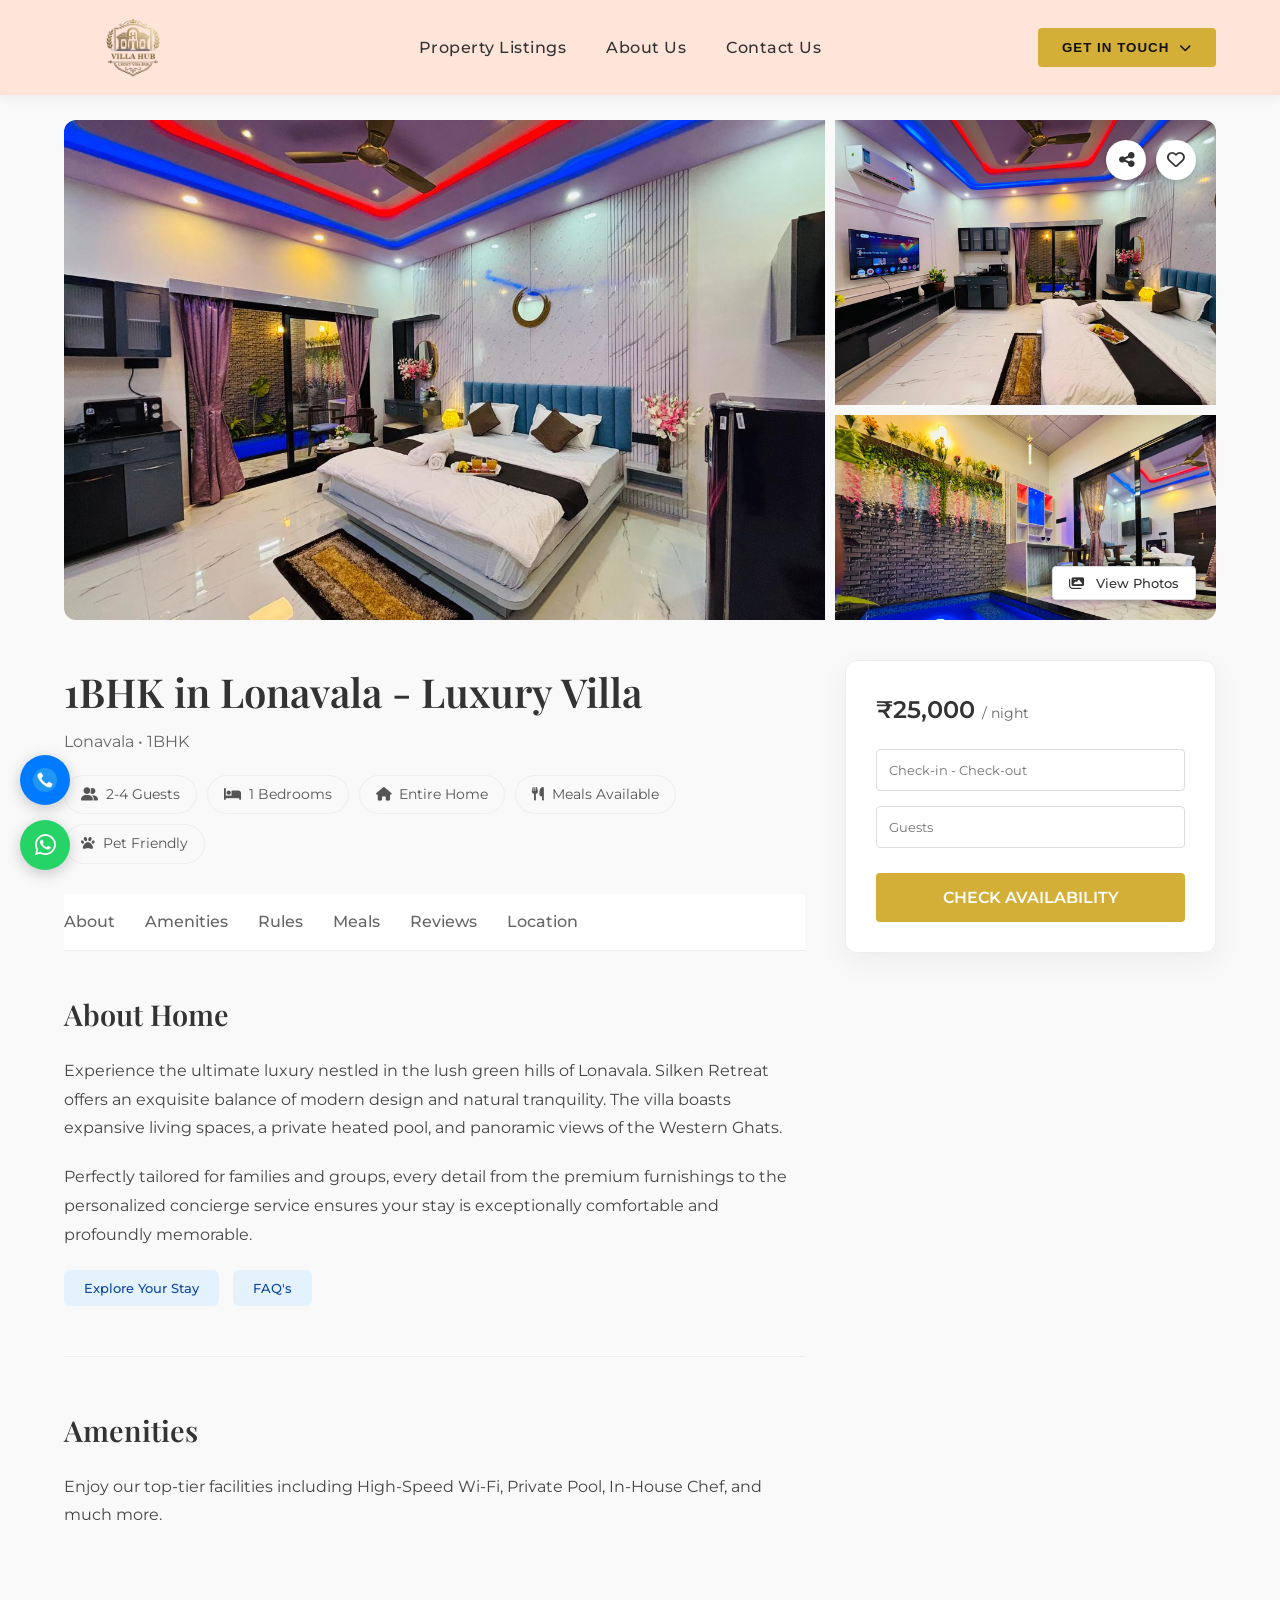
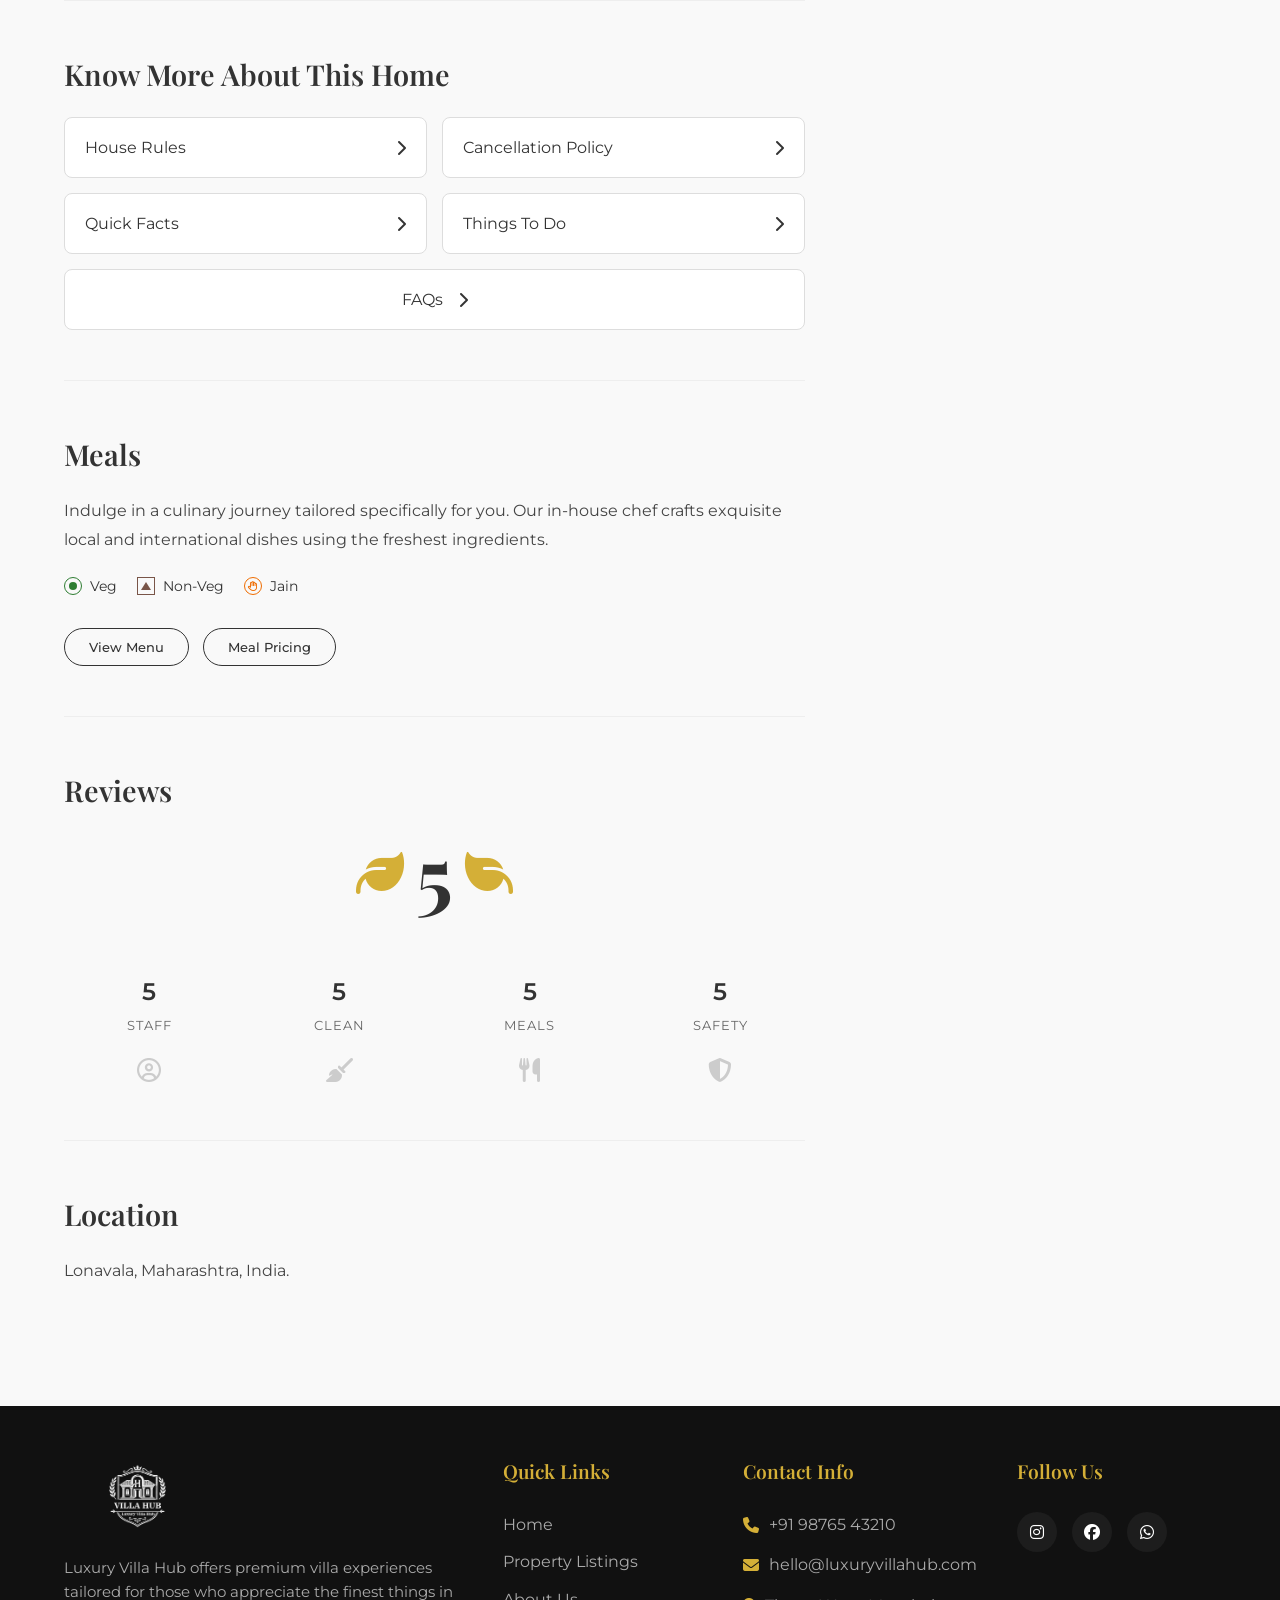
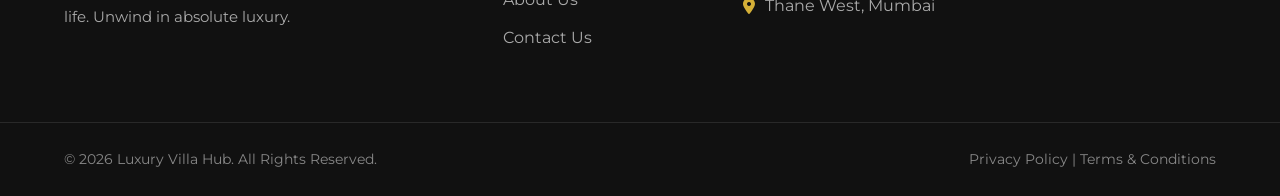
==== commit d68c8944: "refactor: update contact details, normalize navigation styling, and adjust gallery layout configurat" ====
--- a/1_1bhk_lonawala.html
+++ b/1_1bhk_lonawala.html
@@ -234,13 +234,11 @@
 
         .sticky-nav ul {
             display: flex;
-            justify-content: space-between;
-            align-items: center;
-            gap: 15px;
-            list-style: none;
-            padding: 0;
-            margin: 0;
-            width: 100%;
+            gap: 30px;
+            overflow-x: auto;
+            white-space: nowrap;
+            -ms-overflow-style: none;
+            scrollbar-width: none;
         }
 
         .sticky-nav ul::-webkit-scrollbar {
@@ -549,24 +547,6 @@
         }
 
         @media (max-width: 768px) {
-            .sticky-nav {
-                top: 70px;
-                padding: 10px 0;
-            }
-
-            .sticky-nav ul {
-                overflow-x: auto;
-                white-space: nowrap;
-                justify-content: flex-start;
-                gap: 20px;
-                padding-bottom: 5px;
-            }
-
-            .sticky-nav a {
-                padding-bottom: 8px;
-                font-size: 0.85rem;
-            }
-
             .gallery-grid {
                 grid-template-columns: 1fr;
             }
@@ -901,7 +881,7 @@
             </div>
             <div class="footer-col contact-col">
                 <h3>Contact Info</h3>
-                <p><i class="fa-solid fa-phone"></i> +91 81080 48808</p>
+                <p><i class="fa-solid fa-phone"></i> +91 98765 43210</p>
                 <p><i class="fa-solid fa-envelope"></i> hello@luxuryvillahub.com</p>
                 <p><i class="fa-solid fa-location-dot"></i> Thane West, Mumbai</p>
             </div>
@@ -988,12 +968,12 @@
 
     <!-- Fixed Side Buttons for Call & WhatsApp -->
     <div class="fixed-side-actions">
-        <a href="tel:+918108048808" class="side-btn call-btn" title="Call Us">
+        <a href="tel:+919082206173" class="side-btn call-btn" title="Call Us">
             <img src="assets/Call.png" alt="Call"
                 onerror="this.style.display='none'; this.nextElementSibling.style.display='flex';">
             <i class="fa-solid fa-phone fallback-side-icon" style="display:none;"></i>
         </a>
-        <a href="https://wa.me/918108048808" class="side-btn whatsapp-btn" target="_blank" title="WhatsApp Us">
+        <a href="https://wa.me/919082206173" class="side-btn whatsapp-btn" target="_blank" title="WhatsApp Us">
             <i class="fa-brands fa-whatsapp"></i>
         </a>
     </div>
--- a/css/style.css
+++ b/css/style.css
@@ -996,154 +996,123 @@
 }
 
 /* ---------- RESPONSIVE DESIGN ---------- */
-@media (max-width: 1200px) {
-  .container {
-    width: 92%;
-  }
-}
-
 @media (max-width: 1024px) {
-  .hero-title {
-    font-size: 3.2rem;
-  }
-  
   .feature-grid {
-    grid-template-columns: repeat(2, 1fr);
-  }
-  
+    grid-template-columns: repeat(3, 1fr);
+  }
+
   .six-features-grid {
     grid-template-columns: repeat(2, 1fr);
   }
-  
+
+  .footer-grid {
+    grid-template-columns: 1fr 1fr;
+    gap: 50px;
+  }
+}
+
+@media (max-width: 768px) {
+  .hero-title {
+    font-size: 2.8rem;
+  }
+
   .trust-factors-grid {
-    grid-template-columns: repeat(2, 1fr);
-  }
-  
-  .masonry-grid-4 {
-    grid-template-columns: 1fr 1fr;
-    grid-template-rows: auto;
-  }
-  
-  .left-tall, .right-tall, .mid-top, .mid-bottom {
-    grid-column: span 1;
-    grid-row: span 1;
-    height: 350px;
-  }
-}
-
-@media (max-width: 768px) {
-  .desktop-nav, .hidden-mobile {
-    display: none !important;
-  }
-  
+    grid-template-columns: 1fr;
+  }
+
+  .nav-dropdown {
+    display: none;
+  }
+
+  .mobile-dropdown-wrapper {
+    display: block;
+  }
+
+  /* Footer adjustments */
+  .desktop-nav,
+  .hidden-mobile {
+    display: none;
+  }
+
   .hamburger-menu {
     display: block;
   }
-  
-  .hero-title {
-    font-size: 2.5rem;
-  }
-  
-  .hero-section {
-    height: 80vh;
-  }
-  
+
+  .feature-grid {
+    grid-template-columns: 1fr;
+  }
+
   .three-features {
     top: 0;
-    padding: 60px 0;
-  }
-  
-  .feature-grid, .six-features-grid, .trust-factors-grid {
+    padding-top: 50px;
+  }
+
+  .six-features-grid {
     grid-template-columns: 1fr;
   }
-  
-  .section-header h2 {
-    font-size: 2.2rem;
-  }
-  
+
+  .full-width-image {
+    height: 40vh;
+  }
+
+  .masonry-grid-4 {
+    grid-template-columns: 1fr;
+    grid-template-rows: auto;
+  }
+
+  .masonry-item {
+    height: 250px;
+  }
+
+  .left-tall,
+  .right-tall {
+    grid-column: auto;
+    grid-row: auto;
+  }
+
+  .mid-top,
+  .mid-bottom {
+    grid-column: auto;
+    grid-row: auto;
+  }
+
+  .standard-icons-bar {
+    justify-content: flex-start;
+    overflow-x: auto;
+    padding-bottom: 20px;
+    flex-wrap: nowrap;
+    /* Side scrolling on small screens */
+  }
+
+  .std-icon-item {
+    min-width: 100px;
+  }
+
   .villa-card {
-    min-width: 100%;
-  }
-  
+    min-width: 300px;
+  }
+
   .collection-card {
     min-width: 280px;
-    height: 400px;
-  }
-  
-  .full-width-image {
-    height: 40vh;
-  }
-  
-  .standard-icons-bar {
-    justify-content: center;
-    gap: 30px;
-  }
-  
-  .std-icon-item {
-    width: 110px;
-  }
-  
+    height: 380px;
+  }
+
+  .slider-wrapper {
+    padding: 0 10px;
+  }
+
+  .slider-arrow {
+    display: none;
+    /* Hide arrows on mobile, rely on swipe */
+  }
+
   .footer-grid {
     grid-template-columns: 1fr;
-    gap: 40px;
-    text-align: center;
-  }
-  
-  .brand-col, .links-col, .contact-col, .social-col {
-    align-items: center;
-    display: flex;
-    flex-direction: column;
-  }
-  
-  .social-links {
-    justify-content: center;
-  }
-  
+  }
+
   .flex-between {
     flex-direction: column;
     gap: 15px;
     text-align: center;
   }
-}
-
-@media (max-width: 576px) {
-  .hero-title {
-    font-size: 2.2rem;
-  }
-  
-  .section-header h2 {
-    font-size: 1.8rem;
-  }
-  
-  .logo-col .site-logo {
-    height: 55px;
-  }
-  
-  .site-header.scrolled .site-logo {
-    height: 45px;
-  }
-  
-  .btn-solid-gold, .btn-outline-gold {
-    padding: 10px 20px;
-    font-size: 0.9rem;
-  }
-  
-  .feature-card {
-    padding: 30px 20px;
-  }
-  
-  .six-feature-item {
-    padding: 20px;
-  }
-  
-  .six-feature-item .icon {
-    font-size: 20px;
-    margin-right: 15px;
-  }
-}
-
-/* Helper to prevent horizontal scroll */
-html, body {
-  max-width: 100%;
-  overflow-x: hidden;
 }
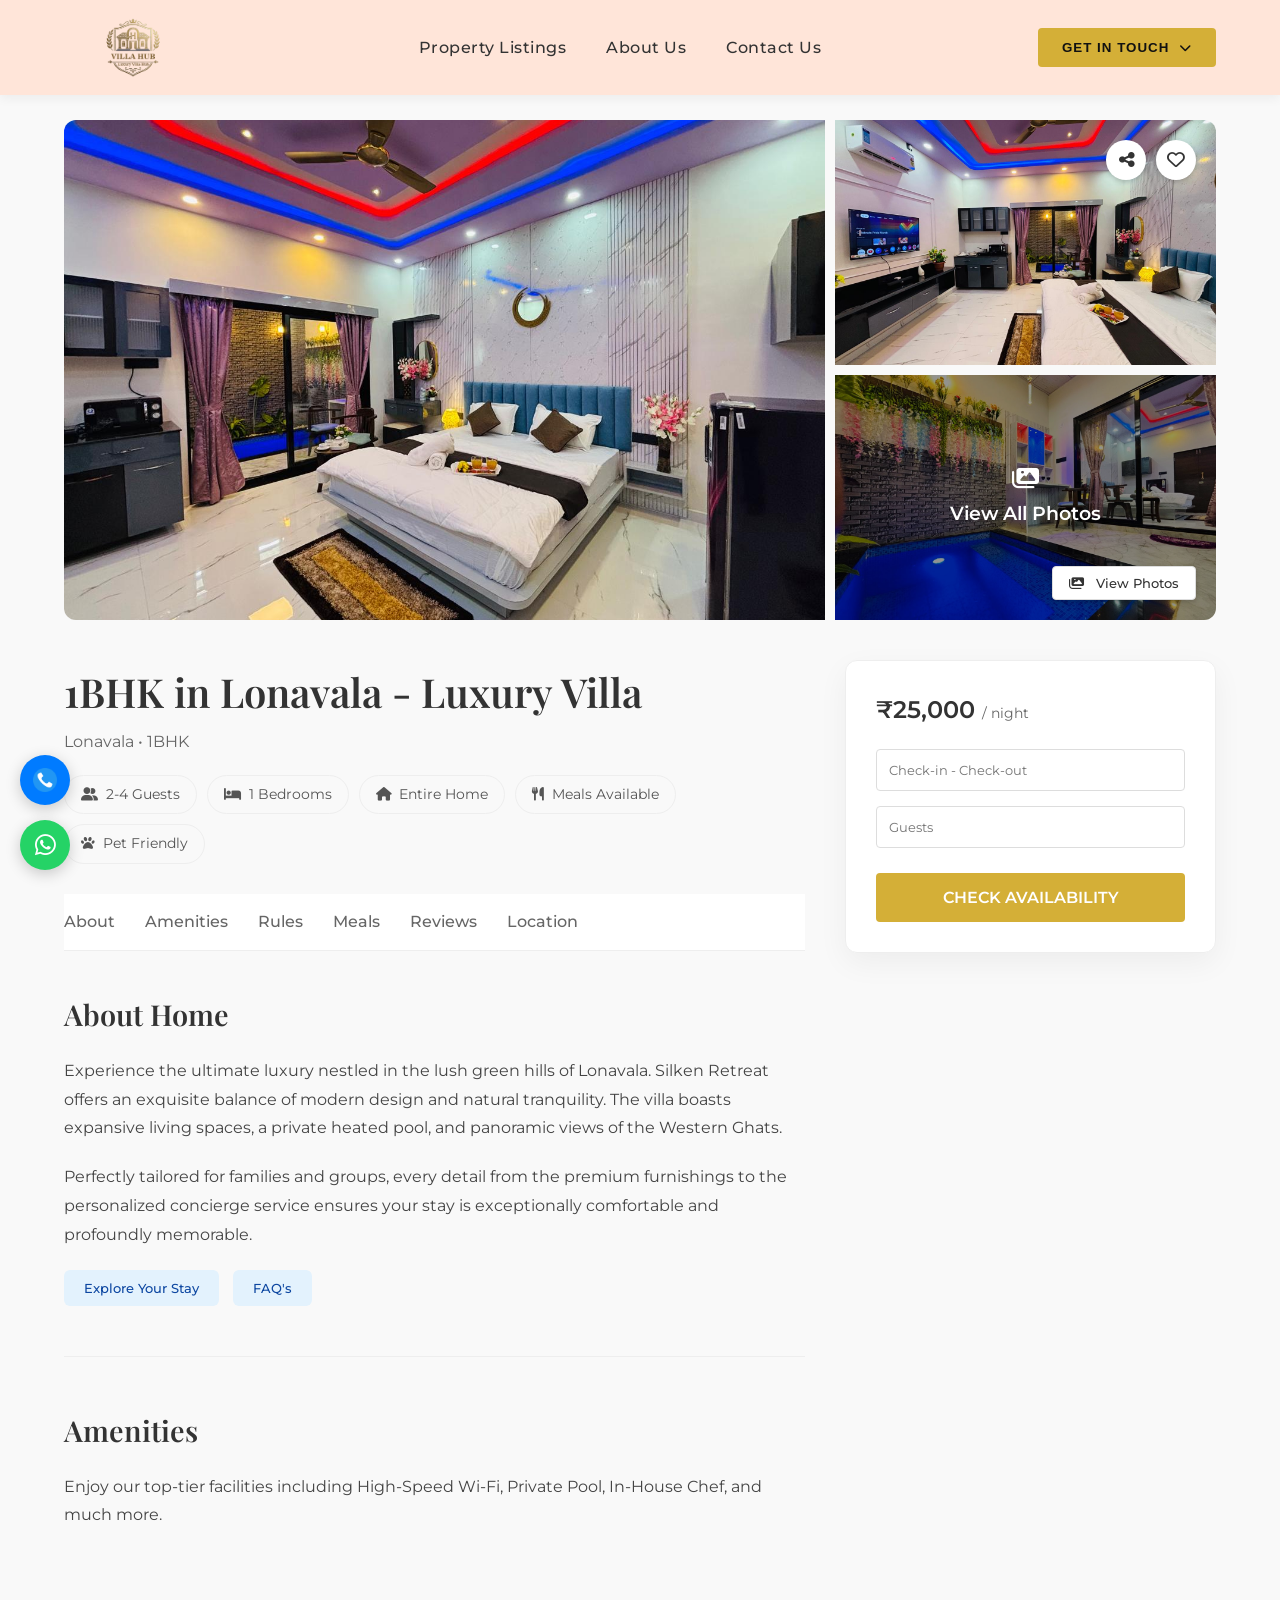
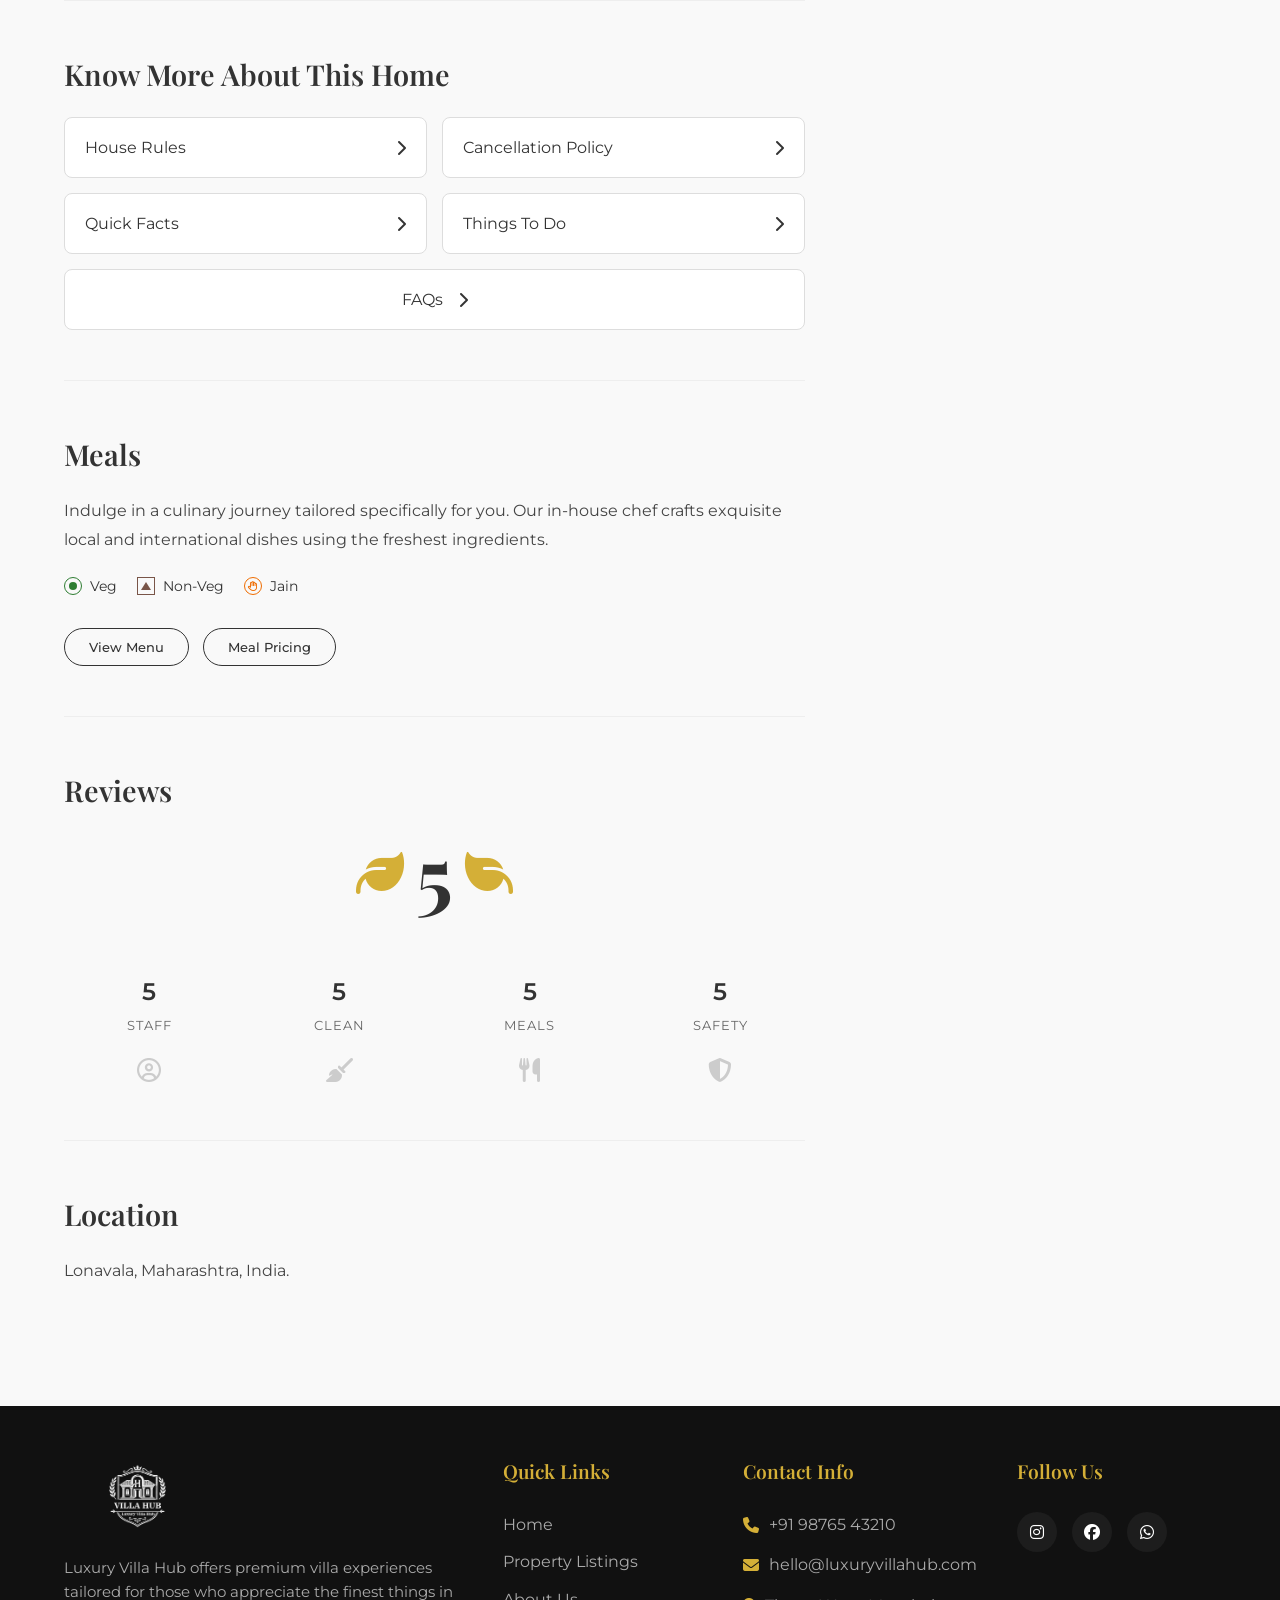
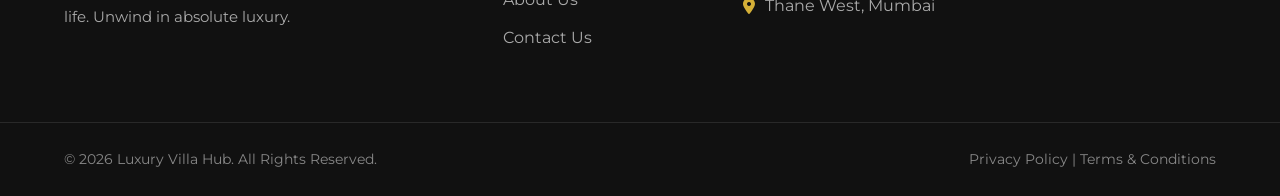
==== commit c65b1696: "feat: implement interactive lightbox gallery for property images across listings" ====
--- a/1_1bhk_lonawala.html
+++ b/1_1bhk_lonawala.html
@@ -582,6 +582,176 @@
             .laurel-right {
                 right: -40px;
                 font-size: 2.5rem;
+            }
+        }
+
+        /* Gallery Overlay & Lightbox */
+        .gallery-item {
+            position: relative;
+            width: 100%;
+            height: 100%;
+            overflow: hidden;
+            cursor: pointer;
+        }
+
+        .gallery-item img {
+            width: 100%;
+            height: 100%;
+            object-fit: cover;
+            transition: transform 0.5s ease;
+        }
+
+        .gallery-item:hover img {
+            transform: scale(1.05);
+        }
+
+        .view-more-overlay {
+            position: absolute;
+            top: 0;
+            left: 0;
+            width: 100%;
+            height: 100%;
+            background: rgba(0, 0, 0, 0.4);
+            display: flex;
+            flex-direction: column;
+            align-items: center;
+            justify-content: center;
+            color: white;
+            font-family: 'Montserrat', sans-serif;
+            font-weight: 600;
+            font-size: 1.2rem;
+            text-align: center;
+            transition: background 0.3s;
+        }
+
+        .view-more-overlay:hover {
+            background: rgba(0, 0, 0, 0.5);
+        }
+
+        .view-more-overlay i {
+            margin-bottom: 8px;
+            font-size: 1.5rem;
+        }
+
+        /* Fullscreen Lightbox */
+        .lightbox-modal {
+            position: fixed;
+            top: 0;
+            left: 0;
+            width: 100%;
+            height: 100%;
+            background: #000;
+            z-index: 3000;
+            display: none;
+            flex-direction: column;
+            color: white;
+        }
+
+        .lightbox-modal.active {
+            display: flex;
+        }
+
+        .lightbox-header {
+            padding: 20px;
+            display: flex;
+            justify-content: flex-end;
+            align-items: center;
+        }
+
+        .lightbox-close {
+            background: none;
+            border: none;
+            color: white;
+            font-size: 2rem;
+            cursor: pointer;
+            padding: 10px;
+            line-height: 1;
+        }
+
+        .lightbox-main {
+            flex: 1;
+            display: flex;
+            align-items: center;
+            justify-content: center;
+            position: relative;
+            overflow: hidden;
+        }
+
+        .lightbox-img-container {
+            max-width: 90%;
+            max-height: 80vh;
+            display: flex;
+            align-items: center;
+            justify-content: center;
+        }
+
+        .lightbox-img-container img {
+            max-width: 100%;
+            max-height: 80vh;
+            object-fit: contain;
+            user-select: none;
+        }
+
+        .lightbox-nav {
+            position: absolute;
+            top: 50%;
+            transform: translateY(-50%);
+            background: rgba(255, 255, 255, 0.1);
+            border: none;
+            color: white;
+            width: 50px;
+            height: 50px;
+            border-radius: 50%;
+            display: flex;
+            align-items: center;
+            justify-content: center;
+            cursor: pointer;
+            font-size: 1.2rem;
+            transition: 0.3s;
+        }
+
+        .lightbox-nav:hover {
+            background: rgba(255, 255, 255, 0.2);
+        }
+
+        .lightbox-prev {
+            left: 20px;
+        }
+
+        .lightbox-next {
+            right: 20px;
+        }
+
+        .lightbox-footer {
+            padding: 20px;
+            text-align: center;
+            font-family: 'Montserrat', sans-serif;
+            font-size: 0.9rem;
+            color: #ccc;
+        }
+
+        @media (max-width: 768px) {
+            .gallery-grid {
+                grid-template-columns: 1fr;
+                height: auto;
+            }
+
+            .gallery-left,
+            .gallery-right {
+                height: 300px;
+            }
+
+            .lightbox-nav {
+                width: 40px;
+                height: 40px;
+            }
+
+            .lightbox-prev {
+                left: 10px;
+            }
+
+            .lightbox-next {
+                right: 10px;
             }
         }
     </style>
@@ -644,55 +814,31 @@
         <!-- Interactive Photo Gallery -->
         <section class="gallery-grid">
             <div class="gallery-left">
-                <!-- Fallback to any valid placeholder image from assets since Silken_Retreat might not exist directly, using LVH 68.jpeg as it looks like a nice hero -->
-                <img src="assets/Silken_Retreat/SR_01.jpeg" onerror="this.src='assets/LVH 68.jpeg'"
-                    alt="Silken Retreat Main">
+                <div class="gallery-item" onclick="openLightbox(0)">
+                    <img src="assets/Silken_Retreat/SR_01.jpeg" onerror="this.src='assets/LVH 68.jpeg'"
+                        alt="Silken Retreat Main">
+                </div>
             </div>
             <div class="gallery-right">
-                <img src="assets/Silken_Retreat/SR_02.jpeg" onerror="this.src='assets/LVH 43.jpeg'"
-                    alt="Silken Retreat Detail 1">
-                <img src="assets/Silken_Retreat/SR_12.jpeg" onerror="this.src='assets/LVH 42.jpeg'"
-                    alt="Silken Retreat Detail 2">
-                <img src="assets/Silken_Retreat/SR_03.jpeg" onerror="this.src='assets/LVH 42.jpeg'"
-                    alt="Silken Retreat Detail 2">
-                <img src="assets/Silken_Retreat/SR_04.jpeg" onerror="this.src='assets/LVH 42.jpeg'"
-                    alt="Silken Retreat Detail 2">
-                <img src="assets/Silken_Retreat/SR_05.jpeg" onerror="this.src='assets/LVH 42.jpeg'"
-                    alt="Silken Retreat Detail 2">
-                <img src="assets/Silken_Retreat/SR_06.jpeg" onerror="this.src='assets/LVH 42.jpeg'"
-                    alt="Silken Retreat Detail 2">
-                <img src="assets/Silken_Retreat/SR_07.jpeg" onerror="this.src='assets/LVH 42.jpeg'"
-                    alt="Silken Retreat Detail 2">
-                <img src="assets/Silken_Retreat/SR_08.jpeg" onerror="this.src='assets/LVH 42.jpeg'"
-                    alt="Silken Retreat Detail 2">
-                <img src="assets/Silken_Retreat/SR_09.jpeg" onerror="this.src='assets/LVH 42.jpeg'"
-                    alt="Silken Retreat Detail 2">
-                <img src="assets/Silken_Retreat/SR_10.jpeg" onerror="this.src='assets/LVH 42.jpeg'"
-                    alt="Silken Retreat Detail 2">
-                <img src="assets/Silken_Retreat/SR_11.jpeg" onerror="this.src='assets/LVH 42.jpeg'"
-                    alt="Silken Retreat Detail 2">
-                <img src="assets/Silken_Retreat/SR_13.jpeg" onerror="this.src='assets/LVH 42.jpeg'"
-                    alt="Silken Retreat Detail 2">
-                <img src="assets/Silken_Retreat/SR_14.jpeg" onerror="this.src='assets/LVH 42.jpeg'"
-                    alt="Silken Retreat Detail 2">
-                <img src="assets/Silken_Retreat/SR_15.jpeg" onerror="this.src='assets/LVH 42.jpeg'"
-                    alt="Silken Retreat Detail 2">
-                <img src="assets/Silken_Retreat/SR_16.jpeg" onerror="this.src='assets/LVH 42.jpeg'"
-                    alt="Silken Retreat Detail 2">
-                <img src="assets/Silken_Retreat/SR_17.jpeg" onerror="this.src='assets/LVH 42.jpeg'"
-                    alt="Silken Retreat Detail 2">
-                <img src="assets/Silken_Retreat/SR_18.jpeg" onerror="this.src='assets/LVH 42.jpeg'"
-                    alt="Silken Retreat Detail 2">
-                <img src="assets/Silken_Retreat/SR_19.jpeg" onerror="this.src='assets/LVH 42.jpeg'"
-                    alt="Silken Retreat Detail 2">
-
-
+                <div class="gallery-item" onclick="openLightbox(1)">
+                    <img src="assets/Silken_Retreat/SR_02.jpeg" onerror="this.src='assets/LVH 43.jpeg'"
+                        alt="Silken Retreat Detail 1">
+                </div>
+                <div class="gallery-item" onclick="openLightbox(11)">
+                    <img src="assets/Silken_Retreat/SR_12.jpeg" onerror="this.src='assets/LVH 42.jpeg'"
+                        alt="Silken Retreat Detail 2">
+                    <div class="view-more-overlay">
+                        <i class="fa-solid fa-images"></i>
+                        <span>View All Photos</span>
+                    </div>
+                </div>
             </div>
             <div class="gallery-actions">
                 <button class="action-btn" title="Share"><i class="fa-solid fa-share-nodes"></i></button>
                 <button class="action-btn" title="Save"><i class="fa-regular fa-heart"></i></button>
             </div>
-            <button class="view-photos-btn"><i class="fa-solid fa-images" style="margin-right:8px;"></i> View
+            <button class="view-photos-btn" onclick="openLightbox(0)"><i class="fa-solid fa-images"
+                    style="margin-right:8px;"></i> View
                 Photos</button>
         </section>
 
@@ -851,6 +997,25 @@
         </div>
     </div>
 
+    <!-- Gallery Lightbox Modal -->
+    <div class="lightbox-modal" id="galleryLightbox">
+        <div class="lightbox-header">
+            <button class="lightbox-close" onclick="closeLightbox()">&times;</button>
+        </div>
+        <div class="lightbox-main">
+            <button class="lightbox-nav lightbox-prev" onclick="changeImage(-1)"><i
+                    class="fa-solid fa-chevron-left"></i></button>
+            <div class="lightbox-img-container">
+                <img id="lightboxImg" src="" alt="Gallery Image">
+            </div>
+            <button class="lightbox-nav lightbox-next" onclick="changeImage(1)"><i
+                    class="fa-solid fa-chevron-right"></i></button>
+        </div>
+        <div class="lightbox-footer">
+            <span id="imageCounter">1 / 19</span>
+        </div>
+    </div>
+
     <!-- Modal Overlay -->
     <div class="modal-overlay" id="rulesModal">
         <div class="modal-content">
@@ -946,6 +1111,80 @@
                 }
             });
         });
+
+        // Lightbox Gallery Logic
+        const galleryImages = [];
+        const totalImages = 19;
+        // In this folder, images are SR_01 to SR_19
+        for (let i = 1; i <= totalImages; i++) {
+            const imgNum = i.toString().padStart(2, '0');
+            galleryImages.push(`assets/Silken_Retreat/SR_${imgNum}.jpeg`);
+        }
+
+        let currentImageIndex = 0;
+
+        function openLightbox(index) {
+            currentImageIndex = index;
+            updateLightboxImage();
+            document.getElementById('galleryLightbox').classList.add('active');
+            document.body.style.overflow = 'hidden'; // Prevent scrolling
+        }
+
+        function closeLightbox() {
+            document.getElementById('galleryLightbox').classList.remove('active');
+            document.body.style.overflow = 'auto'; // Restore scrolling
+        }
+
+        function changeImage(step) {
+            currentImageIndex += step;
+            if (currentImageIndex >= galleryImages.length) {
+                currentImageIndex = 0;
+            } else if (currentImageIndex < 0) {
+                currentImageIndex = galleryImages.length - 1;
+            }
+            updateLightboxImage();
+        }
+
+        function updateLightboxImage() {
+            const imgElement = document.getElementById('lightboxImg');
+            const counterElement = document.getElementById('imageCounter');
+            imgElement.src = galleryImages[currentImageIndex];
+            counterElement.innerText = `${currentImageIndex + 1} / ${galleryImages.length}`;
+        }
+
+        // Close lightbox on click outside image
+        document.getElementById('galleryLightbox').addEventListener('click', function (e) {
+            if (e.target.classList.contains('lightbox-main') || e.target.classList.contains('lightbox-img-container')) {
+                closeLightbox();
+            }
+        });
+
+        // Keyboard navigation
+        document.addEventListener('keydown', function (e) {
+            if (!document.getElementById('galleryLightbox').classList.contains('active')) return;
+
+            if (e.key === 'Escape') closeLightbox();
+            if (e.key === 'ArrowLeft') changeImage(-1);
+            if (e.key === 'ArrowRight') changeImage(1);
+        });
+
+        // Mobile swipe support
+        let touchStartX = 0;
+        let touchEndX = 0;
+
+        document.getElementById('galleryLightbox').addEventListener('touchstart', e => {
+            touchStartX = e.changedTouches[0].screenX;
+        });
+
+        document.getElementById('galleryLightbox').addEventListener('touchend', e => {
+            touchEndX = e.changedTouches[0].screenX;
+            handleSwipe();
+        });
+
+        function handleSwipe() {
+            if (touchEndX < touchStartX - 50) changeImage(1);
+            if (touchEndX > touchStartX + 50) changeImage(-1);
+        }
 
         // Modal functionality
         function openModal(title, bodyHtml) {
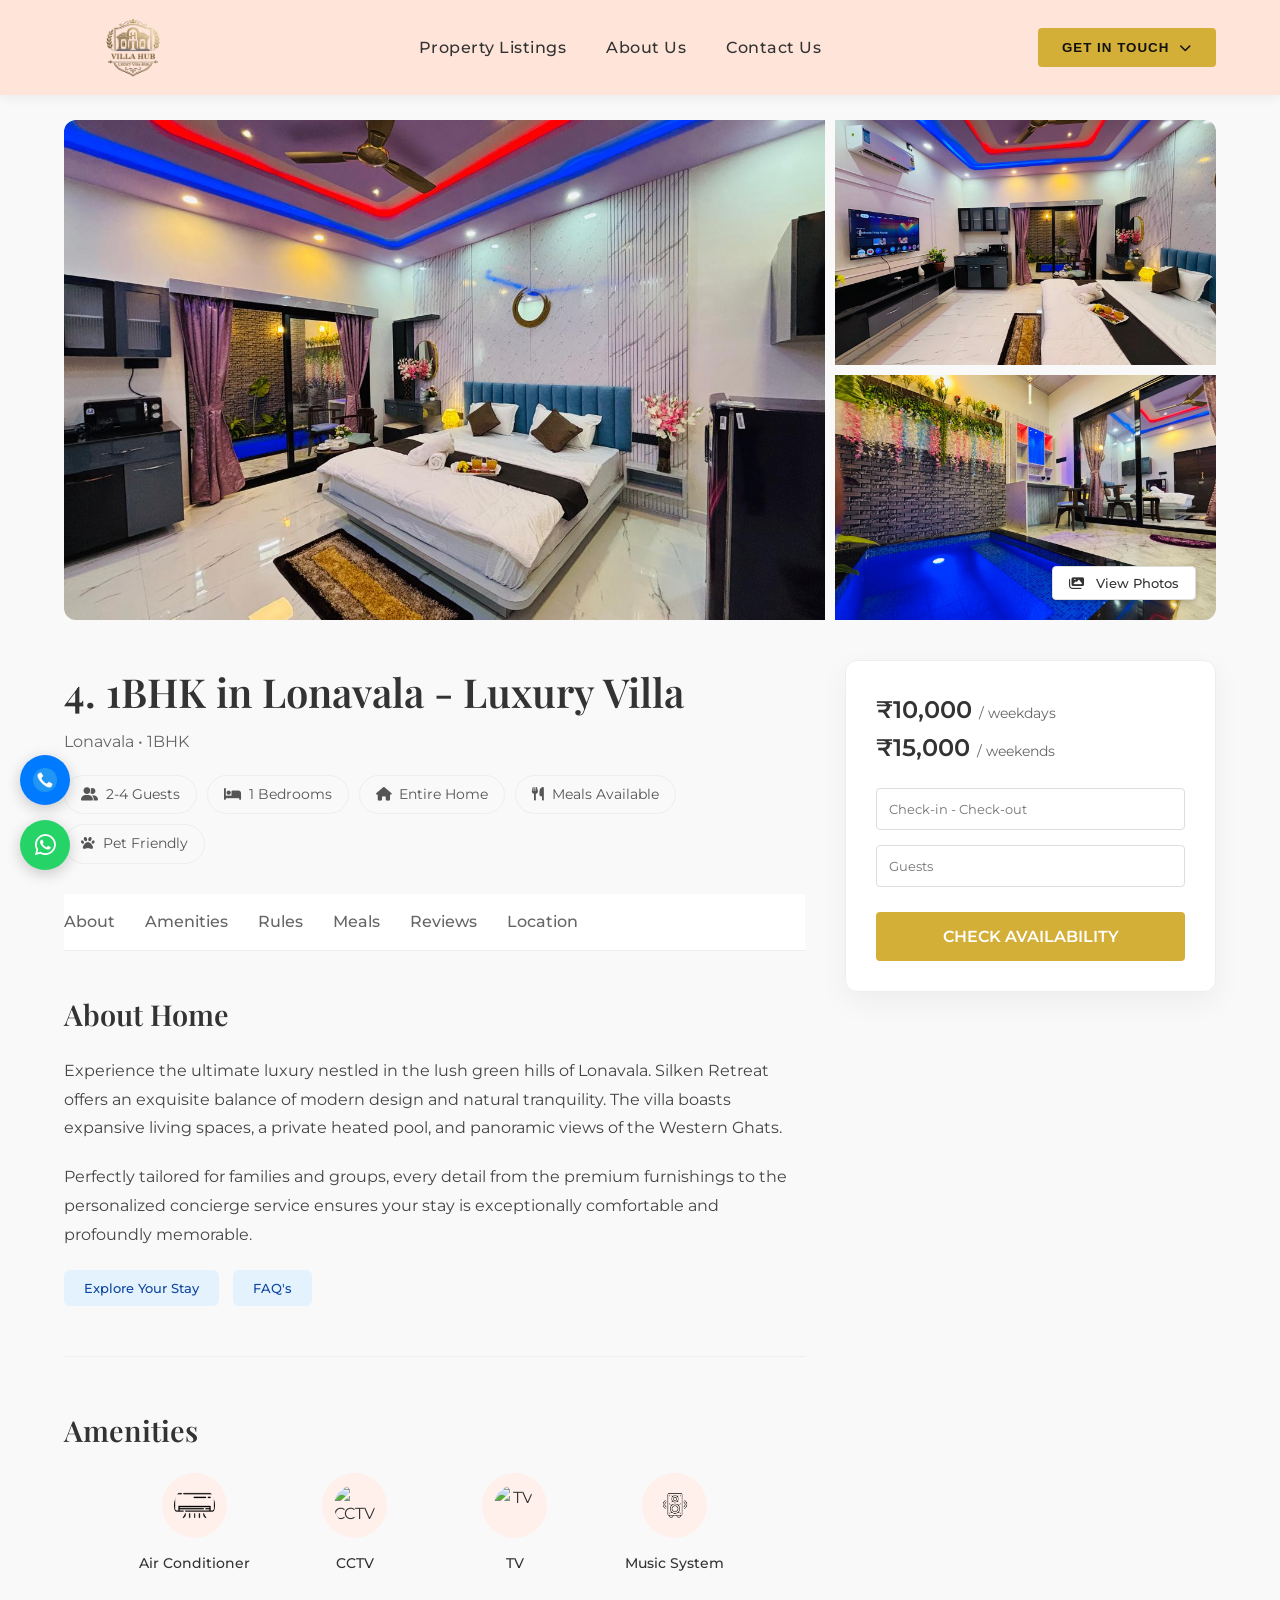
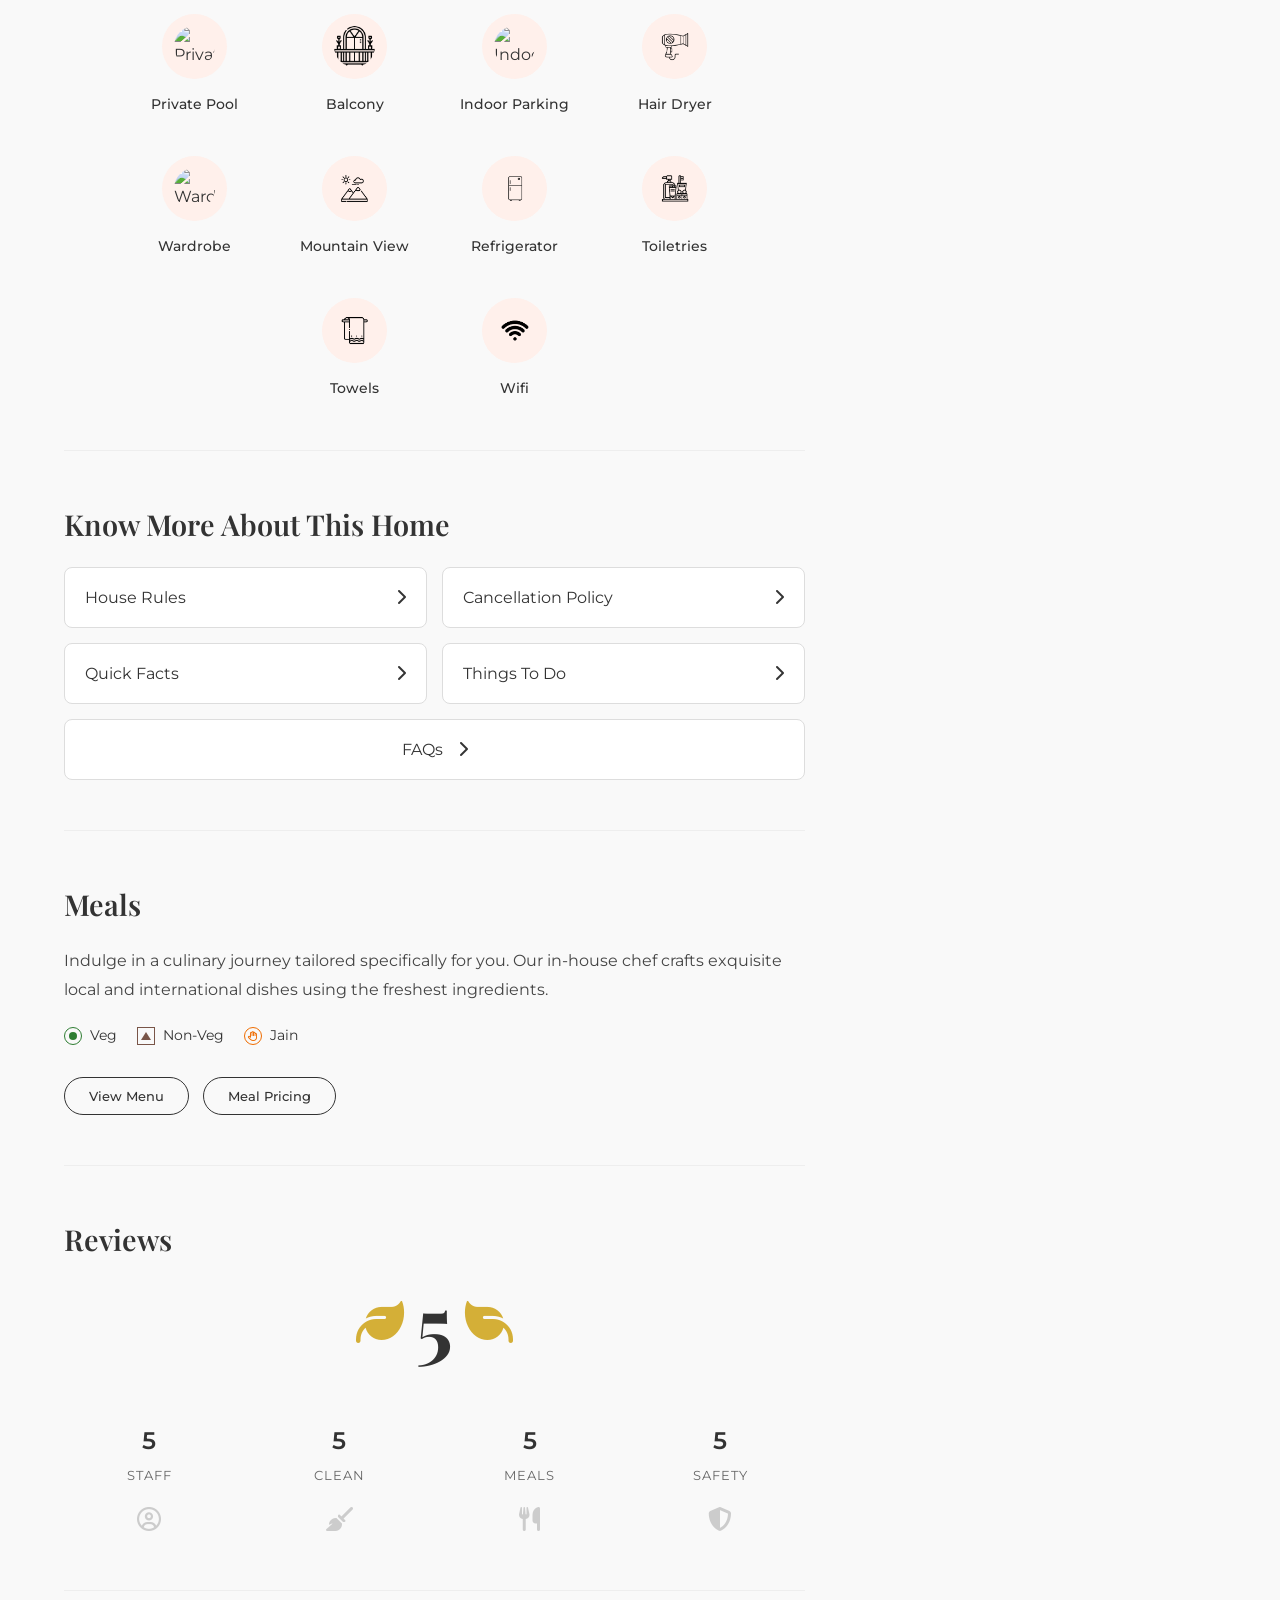
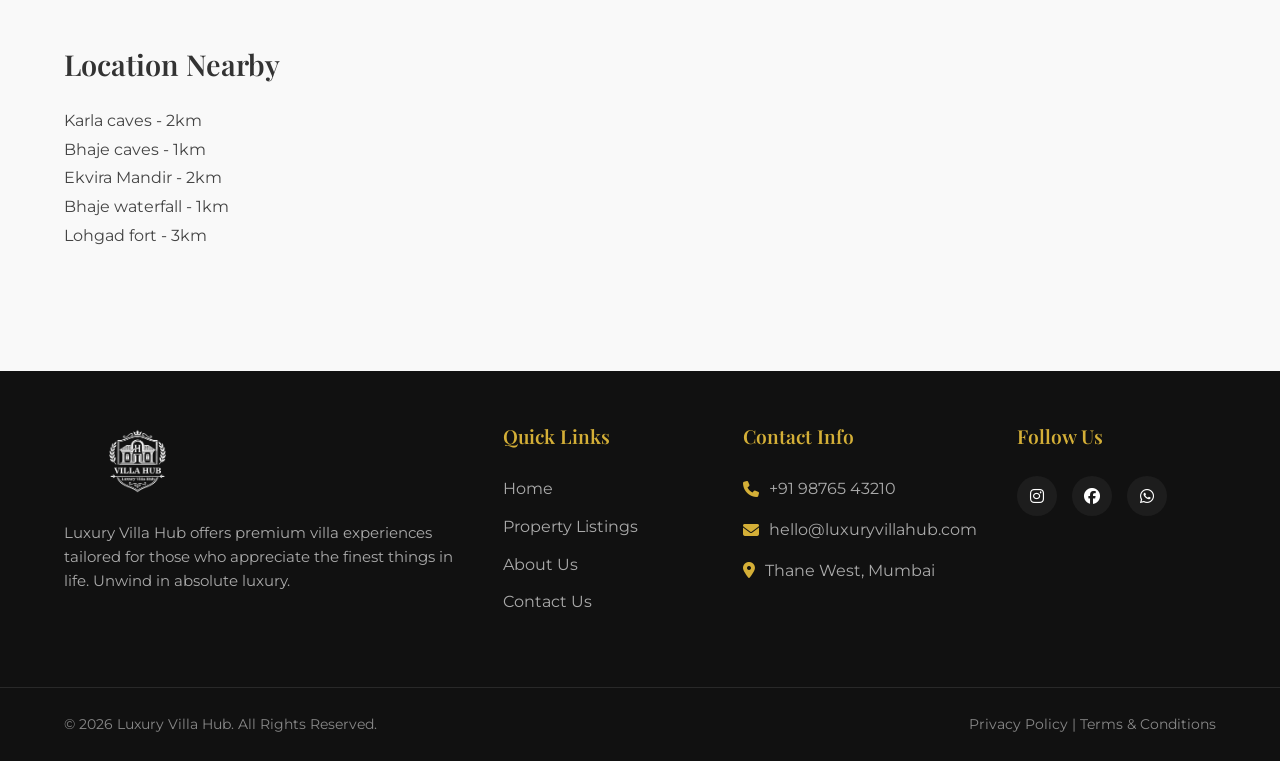
==== commit c29f478f: "Before Mobile responsive" ====
--- a/1_1bhk_lonawala.html
+++ b/1_1bhk_lonawala.html
@@ -827,16 +827,10 @@
                 <div class="gallery-item" onclick="openLightbox(11)">
                     <img src="assets/Silken_Retreat/SR_12.jpeg" onerror="this.src='assets/LVH 42.jpeg'"
                         alt="Silken Retreat Detail 2">
-                    <div class="view-more-overlay">
-                        <i class="fa-solid fa-images"></i>
-                        <span>View All Photos</span>
-                    </div>
+
                 </div>
             </div>
-            <div class="gallery-actions">
-                <button class="action-btn" title="Share"><i class="fa-solid fa-share-nodes"></i></button>
-                <button class="action-btn" title="Save"><i class="fa-regular fa-heart"></i></button>
-            </div>
+
             <button class="view-photos-btn" onclick="openLightbox(0)"><i class="fa-solid fa-images"
                     style="margin-right:8px;"></i> View
                 Photos</button>
@@ -846,7 +840,7 @@
         <div class="property-layout">
             <div class="property-main">
                 <!-- Property Header -->
-                <h1 class="prop-title">1BHK in Lonavala - Luxury Villa</h1>
+                <h1 class="prop-title">4. 1BHK in Lonavala - Luxury Villa</h1>
                 <p class="prop-subtitle">Lonavala • 1BHK</p>
 
                 <div class="badges-row">
@@ -889,8 +883,65 @@
                 <!-- Section: Amenities Placeholder -->
                 <section id="amenities" class="content-section">
                     <h2 class="content-title">Amenities</h2>
-                    <p class="content-text">Enjoy our top-tier facilities including High-Speed Wi-Fi, Private Pool,
-                        In-House Chef, and much more.</p>
+                    <div class="standard-icons-bar">
+                        <div class="std-icon-item">
+                            <img src="assets/icon/air-conditioner.png" alt="Air Conditioning">
+                            <span>Air Conditioner</span>
+                        </div>
+                        <div class="std-icon-item">
+                            <img src="assets/icon/cctv.png" alt="CCTV">
+                            <span>CCTV</span>
+                        </div>
+                        <div class="std-icon-item">
+                            <img src="assets/icon/tv.png" alt="TV">
+                            <span>TV</span>
+                        </div>
+                        <div class="std-icon-item">
+                            <img src="assets/icon/Music_System.png" alt="Music System">
+                            <span>Music System</span>
+                        </div>
+                        <div class="std-icon-item">
+                            <img src="assets/icon/private_pool.png" alt="Private Pool">
+                            <span>Private Pool</span>
+                        </div>
+                        <div class="std-icon-item">
+                            <img src="assets/icon/balcony.png" alt="Balcony">
+                            <span>Balcony</span>
+                        </div>
+                        <div class="std-icon-item">
+                            <img src="assets/icon/indoor_parking.png" alt="Indoor Parking">
+                            <span>Indoor Parking</span>
+                        </div>
+                        <div class="std-icon-item">
+                            <img src="assets/icon/Hair_Dryer.png" alt="Hair Dryer">
+                            <span>Hair Dryer</span>
+                        </div>
+                        <div class="std-icon-item">
+                            <img src="assets/icon/wardrobe.png" alt="Wardrobe">
+                            <span>Wardrobe</span>
+                        </div>
+                        <div class="std-icon-item">
+                            <img src="assets/icon/Mountain_View.png" alt="Mountain View">
+                            <span>Mountain View</span>
+                        </div>
+                        <div class="std-icon-item">
+                            <img src="assets/icon/Refrigerator.png" alt="Refrigerator">
+                            <span>Refrigerator</span>
+                        </div>
+                        <div class="std-icon-item">
+                            <img src="assets/icon/Toiletries.png" alt="Toiletries">
+                            <span>Toiletries</span>
+                        </div>
+                        <div class="std-icon-item">
+                            <img src="assets/icon/Towels.png" alt="Towels">
+                            <span>Towels</span>
+                        </div>
+                        <div class="std-icon-item">
+                            <img src="assets/icon/Wifi.png" alt="Wifi">
+                            <span>Wifi</span>
+                        </div>
+
+                    </div>
                 </section>
 
                 <!-- Section: Rules -->
@@ -906,7 +957,7 @@
                             Cancellation Policy <i class="fa-solid fa-chevron-right"></i>
                         </button>
                         <button class="rule-btn"
-                            onclick="openModal('Quick Facts', 'Check-in: 2:00 PM<br>Check-out: 11:00 AM<br>Security deposit required.')">
+                            onclick="openModal('Quick Facts', 'Check-in: 1:00 PM<br>Check-out: 11:00 AM<br>Valid ID proof required at check-in<br>Security deposit required.<br>Balance payment to be made on arrival.')">
                             Quick Facts <i class="fa-solid fa-chevron-right"></i>
                         </button>
                         <button class="rule-btn"
@@ -972,8 +1023,15 @@
 
                 <!-- Section: Location Placeholder -->
                 <section id="location" class="content-section" style="border-bottom: none;">
-                    <h2 class="content-title">Location</h2>
-                    <p class="content-text">Lonavala, Maharashtra, India.</p>
+                    <h2 class="content-title">Location Nearby</h2>
+                    <p class="content-text">
+                        Karla caves - 2km<br>
+                        Bhaje caves - 1km<br>
+                        Ekvira Mandir - 2km<br>
+                        Bhaje waterfall - 1km<br>
+                        Lohgad fort - 3km
+
+                    </p>
                 </section>
 
             </div>
@@ -981,7 +1039,7 @@
             <!-- Booking Sidebar -->
             <div class="property-sidebar">
                 <div class="booking-widget">
-                    <div class="booking-price">₹25,000 <span>/ night</span></div>
+                    <div class="booking-price">₹10,000 <span>/ weekdays</span><br>₹15,000 <span>/ weekends</span></div>
                     <form class="booking-form">
                         <div class="form-group">
                             <input type="text" placeholder="Check-in - Check-out" onfocus="(this.type='date')"
@@ -990,7 +1048,9 @@
                         <div class="form-group">
                             <input type="number" placeholder="Guests" min="1">
                         </div>
-                        <button type="button" class="booking-btn">Check Availability</button>
+                        <a href="https://wa.me/919082206173" target="_blank">
+                            <button type="button" class="booking-btn">Check Availability</button>
+                        </a>
                     </form>
                 </div>
             </div>
--- a/css/style.css
+++ b/css/style.css
@@ -694,14 +694,15 @@
   align-items: center;
   text-align: center;
   width: 120px;
+  flex-shrink: 0;
 }
 
 .std-icon-item img {
-  width: 60px;
-  height: 60px;
+  width: 65px;
+  height: 65px;
   object-fit: contain;
   margin-bottom: 15px;
-  padding: 15px;
+  padding: 12px;
   background-color: var(--peach-highlight);
   border-radius: 50%;
   transition: var(--transition-fast);
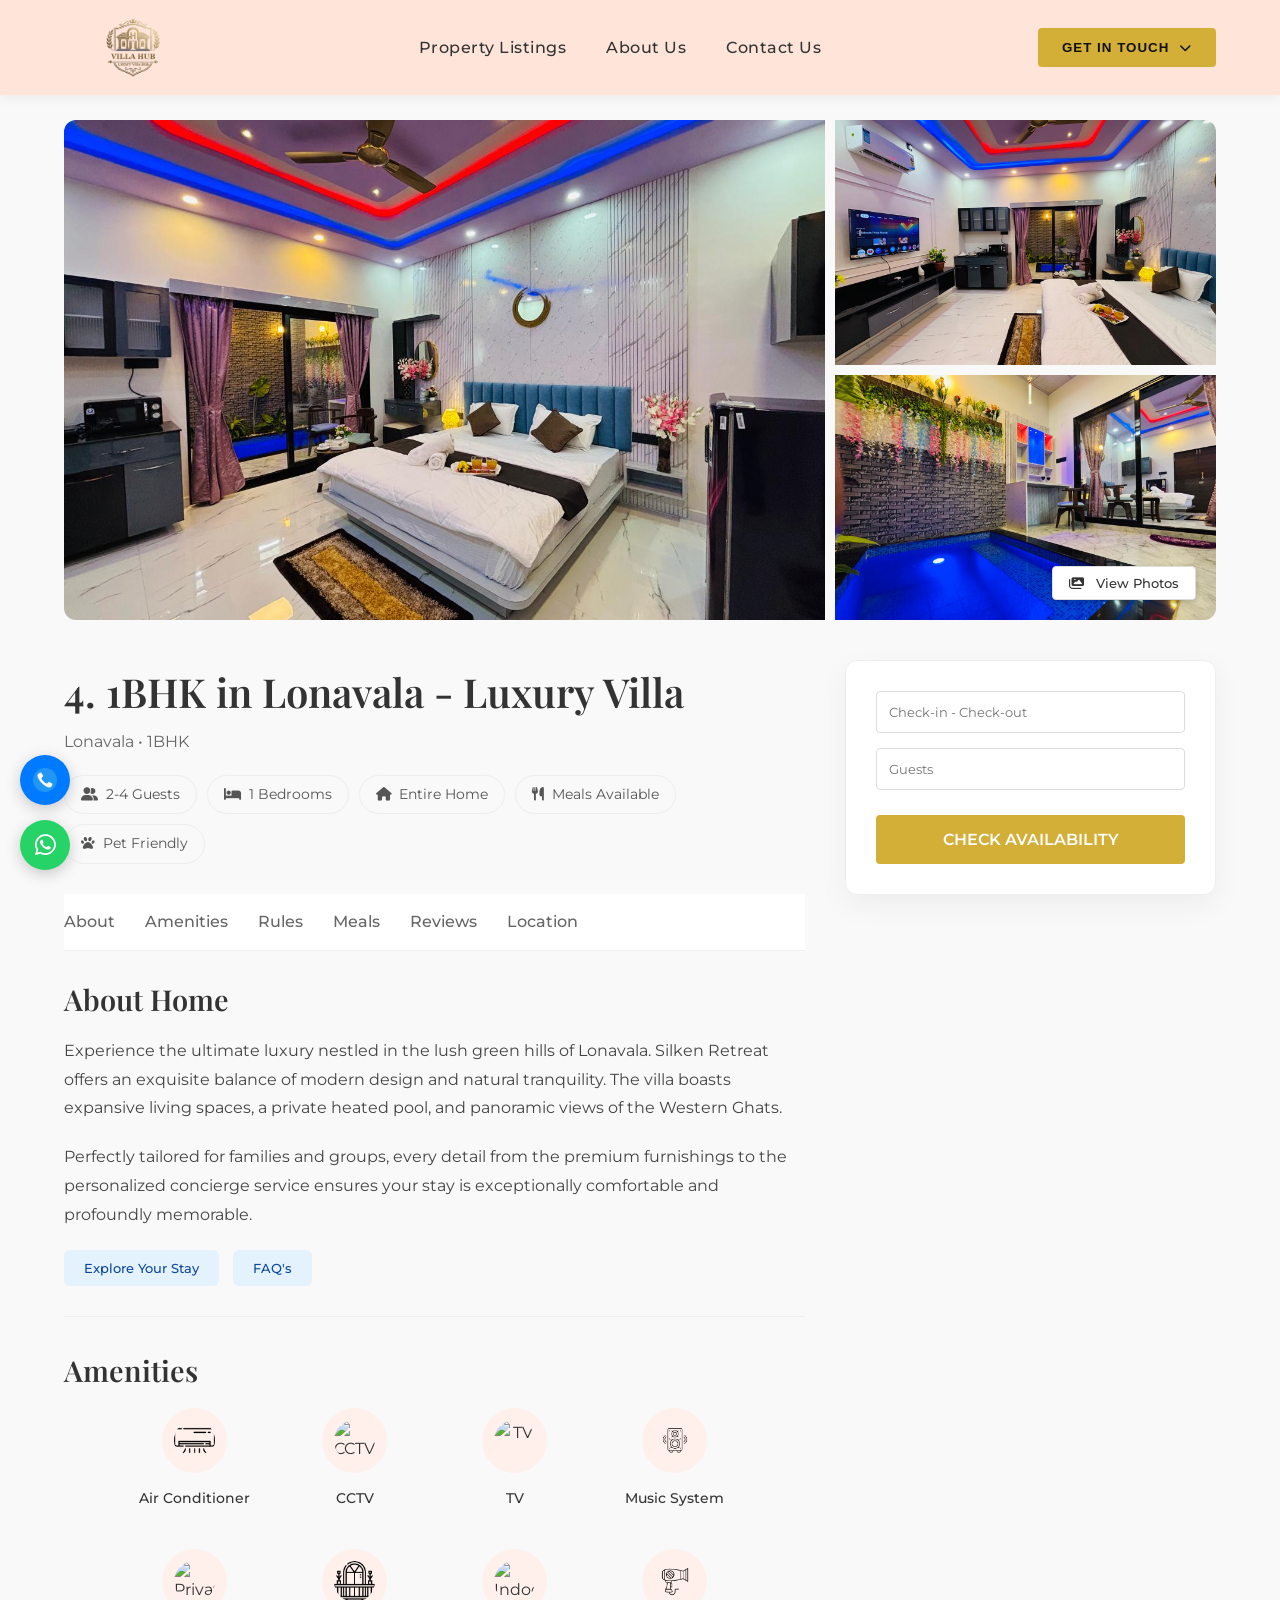
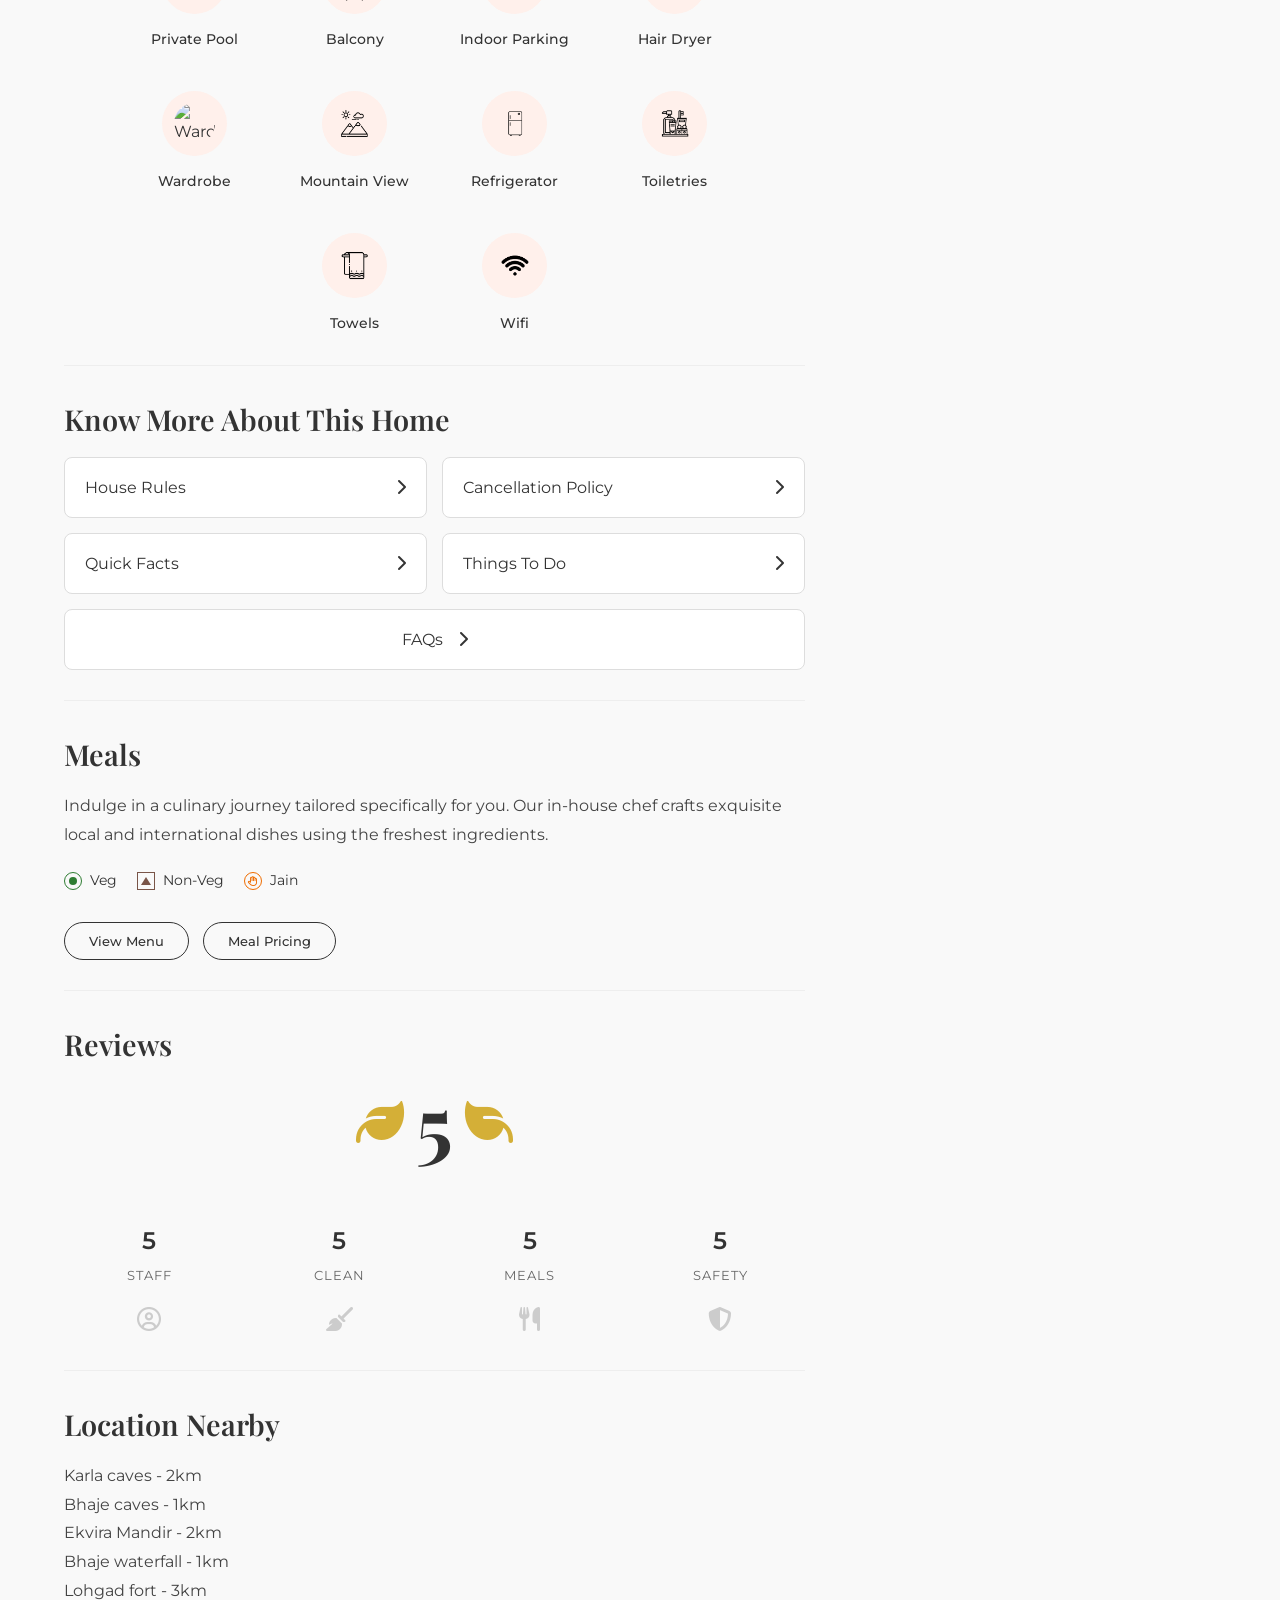
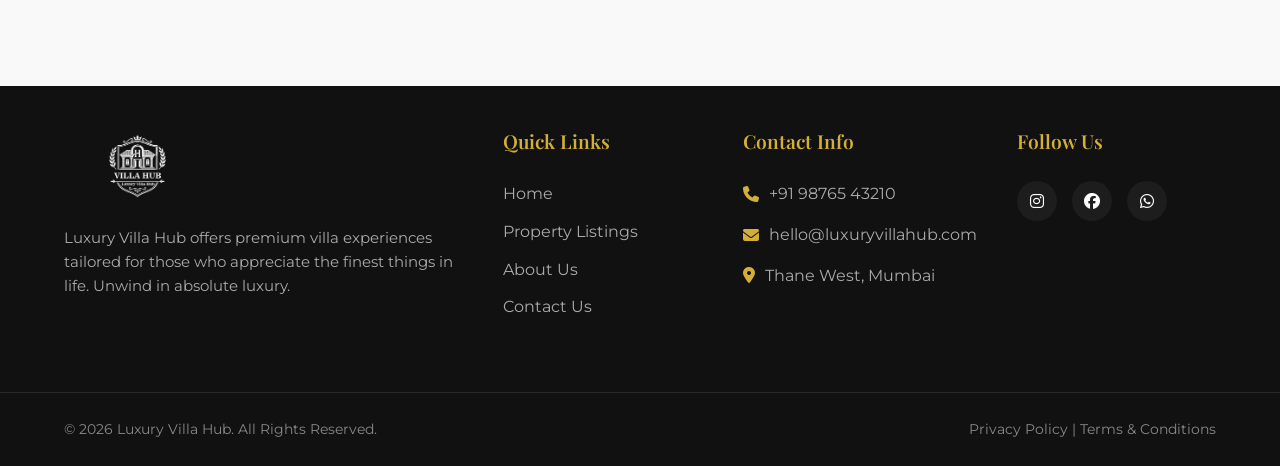
==== commit aef2aaf1: "Final Code push" ====
--- a/1_1bhk_lonawala.html
+++ b/1_1bhk_lonawala.html
@@ -229,7 +229,7 @@
             z-index: 100;
             border-bottom: 1px solid #eee;
             padding: 15px 0 0;
-            margin-bottom: 40px;
+            margin-bottom: 25px;
         }
 
         .sticky-nav ul {
@@ -269,8 +269,8 @@
         }
 
         .content-section {
-            margin-bottom: 50px;
-            padding-bottom: 50px;
+            margin-bottom: 30px;
+            padding-bottom: 30px;
             border-bottom: 1px solid #eee;
             scroll-margin-top: 150px;
         }
@@ -278,7 +278,7 @@
         .content-title {
             font-family: 'Playfair Display', serif;
             font-size: 1.8rem;
-            margin-bottom: 20px;
+            margin-bottom: 15px;
             color: #333;
         }
 
@@ -582,6 +582,30 @@
             .laurel-right {
                 right: -40px;
                 font-size: 2.5rem;
+            }
+        }
+
+        @media (max-width: 480px) {
+            .reviews-score {
+                font-size: 3.5rem;
+            }
+
+            .laurel-left {
+                left: -30px;
+                font-size: 2rem;
+            }
+
+            .laurel-right {
+                right: -30px;
+                font-size: 2rem;
+            }
+
+            .reviews-grid {
+                grid-template-columns: 1fr;
+            }
+
+            .sticky-nav {
+                top: 70px;
             }
         }
 
@@ -1039,7 +1063,7 @@
             <!-- Booking Sidebar -->
             <div class="property-sidebar">
                 <div class="booking-widget">
-                    <div class="booking-price">₹10,000 <span>/ weekdays</span><br>₹15,000 <span>/ weekends</span></div>
+                    <!--div class="booking-price">₹10,000 <span>/ weekdays</span><br>₹15,000 <span>/ weekends</span></div>-->
                     <form class="booking-form">
                         <div class="form-group">
                             <input type="text" placeholder="Check-in - Check-out" onfocus="(this.type='date')"
--- a/css/style.css
+++ b/css/style.css
@@ -368,7 +368,7 @@
 
 /* SECTION 1 (Part 3): 3 Feature Columns */
 .three-features {
-  padding: 50px 0;
+  padding: 40px 0;
   background-color: var(--light-bg);
   position: relative;
   top: -40px;
@@ -426,7 +426,7 @@
 
 /* SECTION 2: Image + 6 Features */
 .image-features-section {
-  padding-bottom: 50px;
+  padding-bottom: 40px;
 }
 
 .full-width-image {
@@ -477,7 +477,7 @@
 /* Common Section Header */
 .section-header {
   text-align: center;
-  margin-bottom: 50px;
+  margin-bottom: 30px;
 }
 
 .section-header h2 {
@@ -557,7 +557,7 @@
 
 /* SECTION 3: Villas in Focus */
 .villas-slider-section {
-  padding: 50px 0;
+  padding: 40px 0;
   background-color: #fff;
 }
 
@@ -623,7 +623,7 @@
 
 /* SECTION 4: Stay Standard */
 .stay-standard-section {
-  padding: 50px 0;
+  padding: 40px 0;
 }
 
 .masonry-grid-4 {
@@ -720,7 +720,7 @@
 
 /* SECTION 5: Choose a Collection Slider */
 .collection-section {
-  padding: 50px 0;
+  padding: 40px 0;
   background-color: #2F3538; /* Trending Luxury Subdued Slate/Taupe */
   color: white;
 }
@@ -767,7 +767,7 @@
 
 /* SECTION 6: Trusted Partners (Now Trust Factors) */
 .trusted-partners-section {
-  padding: 50px 0;
+  padding: 40px 0;
   background-color: #fff;
 }
 
@@ -822,7 +822,7 @@
 .site-footer {
   background-color: var(--dark-bg);
   color: var(--text-light);
-  padding: 50px 0 0;
+  padding: 40px 0 0;
 }
 
 .footer-grid {
@@ -997,9 +997,24 @@
 }
 
 /* ---------- RESPONSIVE DESIGN ---------- */
+@media (max-width: 1200px) {
+  .container, .header-container {
+    width: 95%;
+  }
+  
+  .hero-title {
+    font-size: 3.5rem;
+  }
+}
+
 @media (max-width: 1024px) {
+  .hero-title {
+    font-size: 3rem;
+  }
+  
   .feature-grid {
     grid-template-columns: repeat(3, 1fr);
+    gap: 20px;
   }
 
   .six-features-grid {
@@ -1007,18 +1022,35 @@
   }
 
   .footer-grid {
-    grid-template-columns: 1fr 1fr;
-    gap: 50px;
+    grid-template-columns: repeat(2, 1fr);
+    gap: 40px;
+  }
+  
+  .villa-card {
+    min-width: 350px;
   }
 }
 
 @media (max-width: 768px) {
+  .site-header {
+    padding: 15px 0;
+  }
+  
+  .logo-col .site-logo {
+    height: 60px;
+  }
+
+  .hero-section {
+    height: 70vh;
+  }
+
   .hero-title {
-    font-size: 2.8rem;
+    font-size: 2.5rem;
   }
 
   .trust-factors-grid {
     grid-template-columns: 1fr;
+    gap: 20px;
   }
 
   .nav-dropdown {
@@ -1029,7 +1061,6 @@
     display: block;
   }
 
-  /* Footer adjustments */
   .desktop-nav,
   .hidden-mobile {
     display: none;
@@ -1045,7 +1076,7 @@
 
   .three-features {
     top: 0;
-    padding-top: 50px;
+    padding-top: 40px;
   }
 
   .six-features-grid {
@@ -1059,6 +1090,7 @@
   .masonry-grid-4 {
     grid-template-columns: 1fr;
     grid-template-rows: auto;
+    gap: 15px;
   }
 
   .masonry-item {
@@ -1066,11 +1098,7 @@
   }
 
   .left-tall,
-  .right-tall {
-    grid-column: auto;
-    grid-row: auto;
-  }
-
+  .right-tall,
   .mid-top,
   .mid-bottom {
     grid-column: auto;
@@ -1078,37 +1106,45 @@
   }
 
   .standard-icons-bar {
-    justify-content: flex-start;
-    overflow-x: auto;
-    padding-bottom: 20px;
-    flex-wrap: nowrap;
-    /* Side scrolling on small screens */
+    justify-content: center;
+    gap: 20px;
   }
 
   .std-icon-item {
-    min-width: 100px;
+    width: 100px;
   }
 
   .villa-card {
-    min-width: 300px;
+    min-width: 280px;
   }
 
   .collection-card {
-    min-width: 280px;
-    height: 380px;
+    min-width: 260px;
+    height: 350px;
   }
 
   .slider-wrapper {
-    padding: 0 10px;
+    padding: 0 15px;
   }
 
   .slider-arrow {
     display: none;
-    /* Hide arrows on mobile, rely on swipe */
   }
 
   .footer-grid {
     grid-template-columns: 1fr;
+    gap: 30px;
+  }
+
+  .brand-col, .footer-col {
+    text-align: center;
+    display: flex;
+    flex-direction: column;
+    align-items: center;
+  }
+  
+  .social-links {
+    justify-content: center;
   }
 
   .flex-between {
@@ -1116,4 +1152,36 @@
     gap: 15px;
     text-align: center;
   }
+  
+  .fixed-side-actions {
+    left: 15px;
+    bottom: 20px;
+  }
+  
+  .scroll-top-btn {
+    right: 15px;
+    bottom: 20px;
+  }
+}
+
+@media (max-width: 480px) {
+  .hero-title {
+    font-size: 2rem;
+  }
+  
+  .section-header h2 {
+    font-size: 2rem;
+  }
+  
+  .villa-card {
+    min-width: 100%;
+  }
+  
+  .collection-card {
+    min-width: 100%;
+  }
+  
+  .footer-logo {
+    height: 60px;
+  }
 }
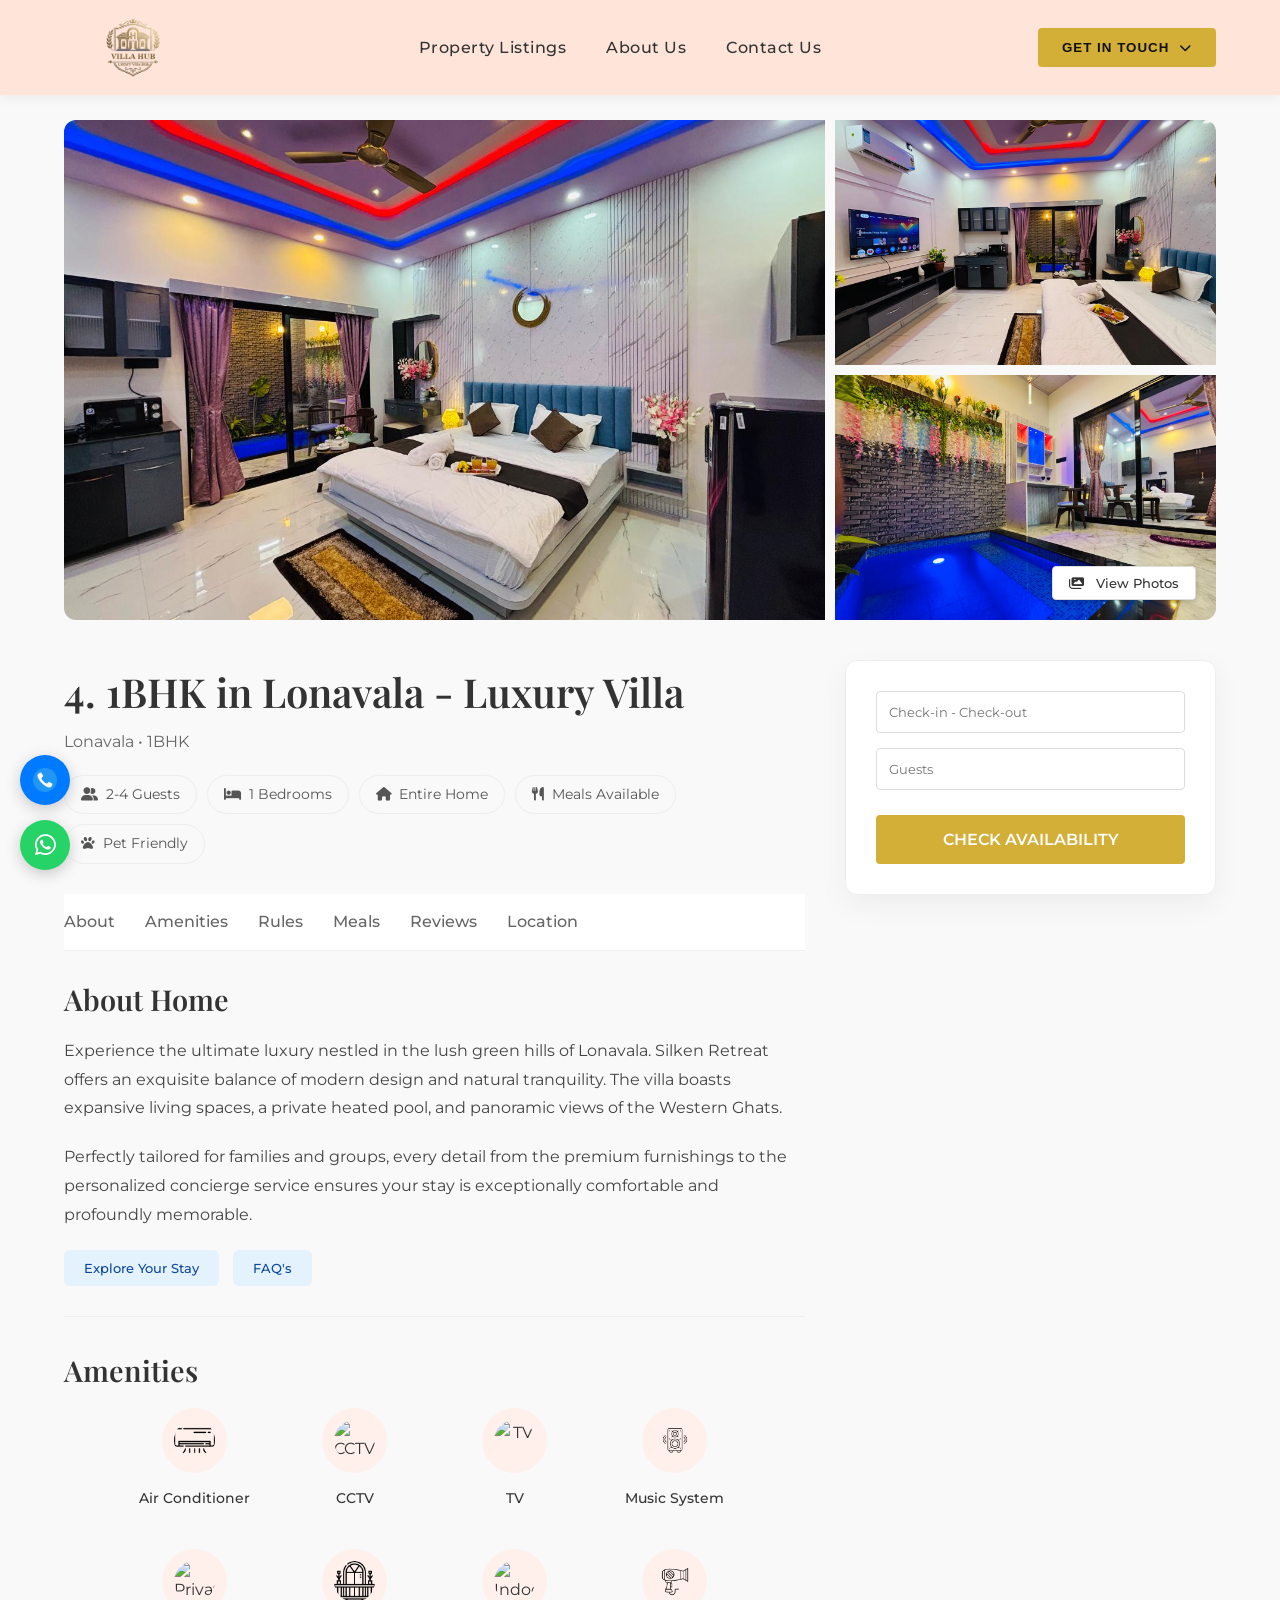
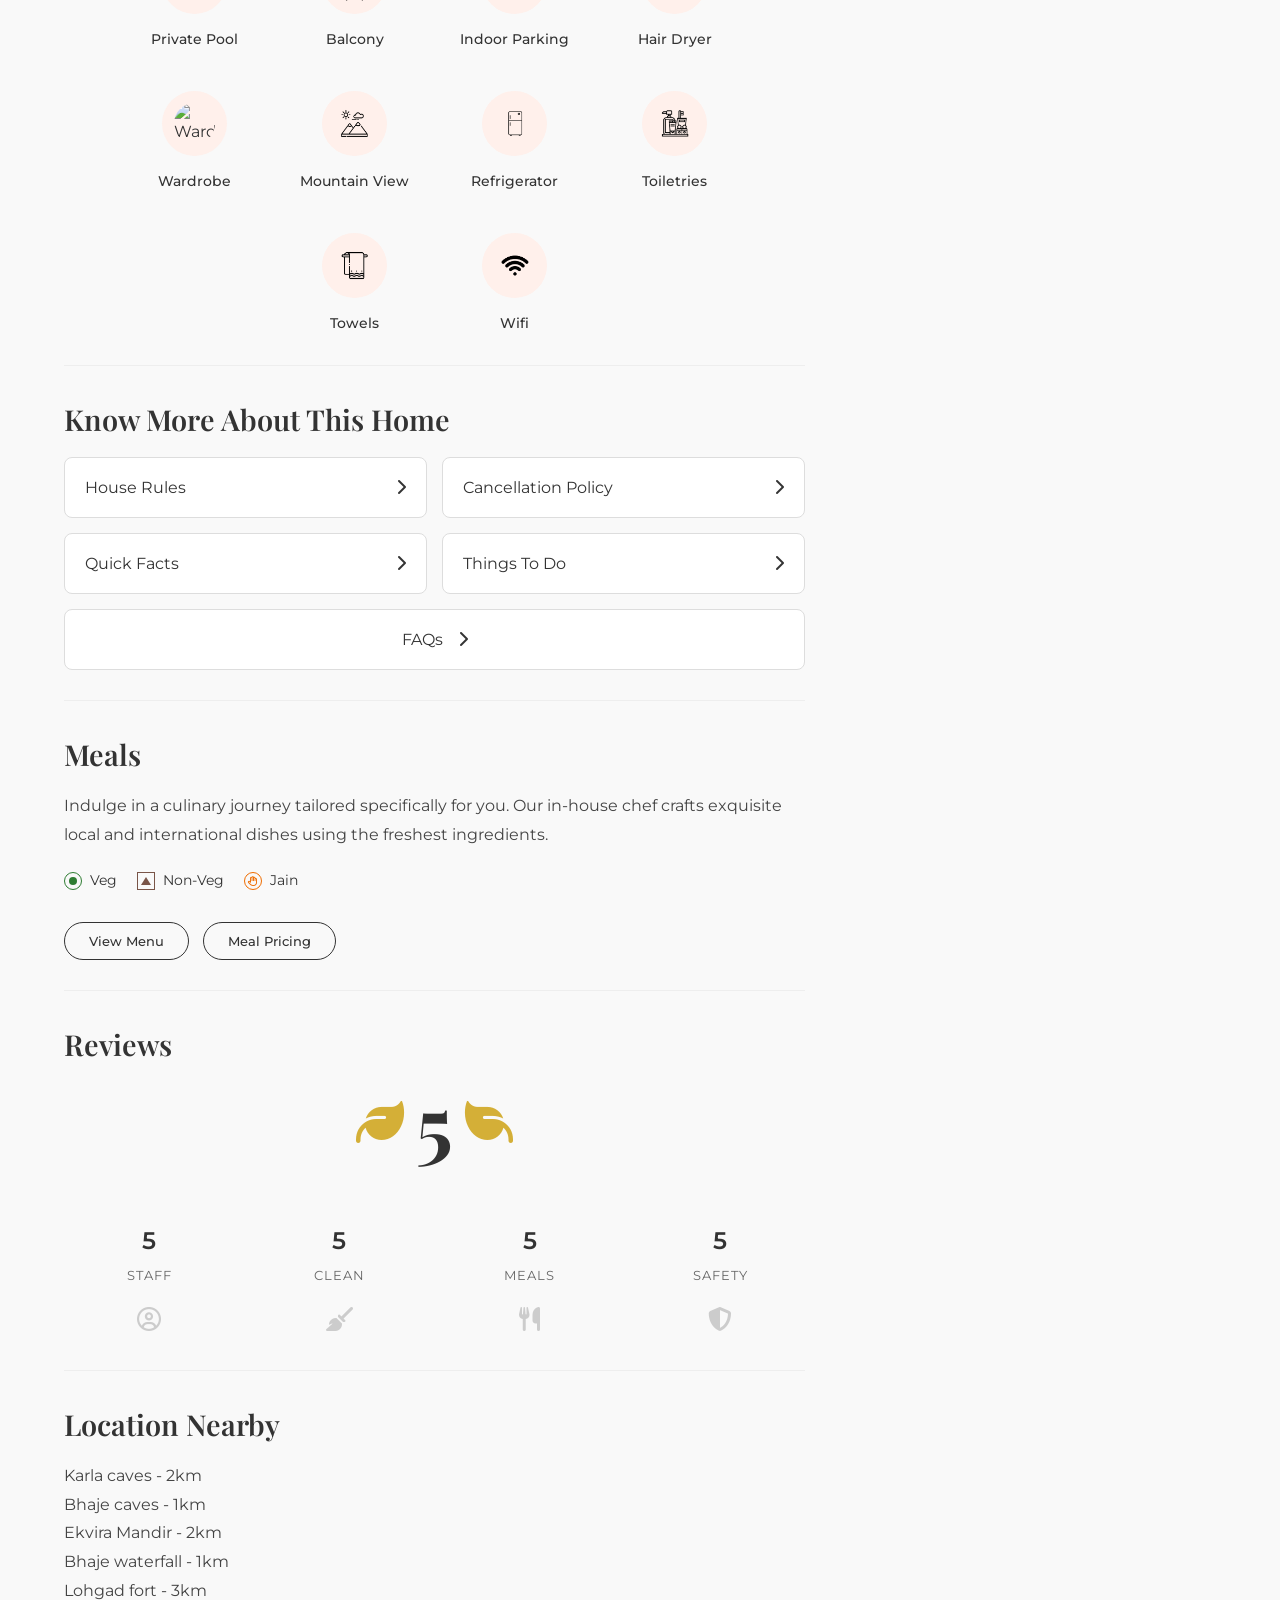
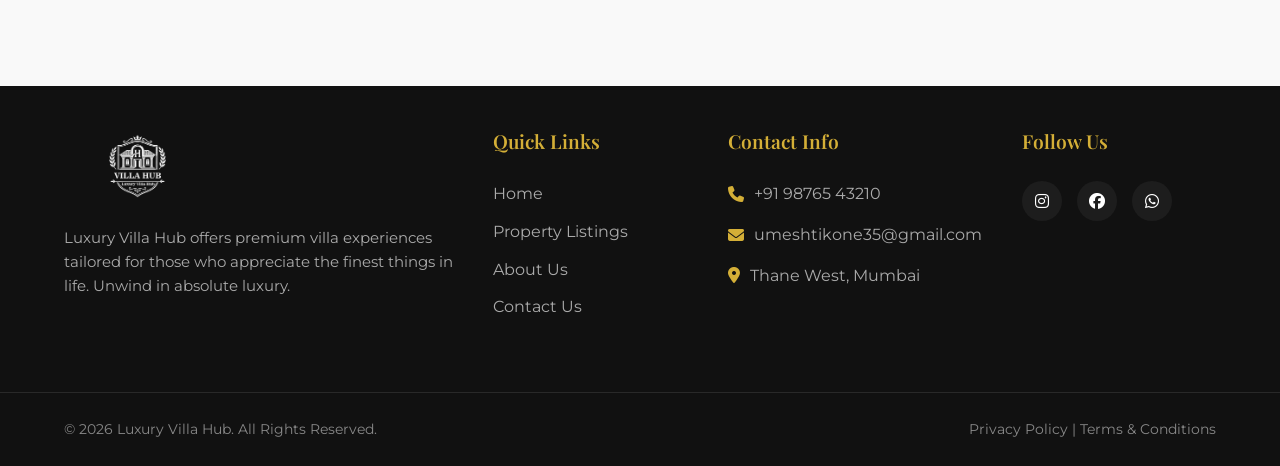
==== commit db420973: "Final" ====
--- a/1_1bhk_lonawala.html
+++ b/1_1bhk_lonawala.html
@@ -547,67 +547,189 @@
         }
 
         @media (max-width: 768px) {
+
+            /* HAMBURGER & HEADER ALIGNMENT */
+            .site-header {
+                padding: 10px 0 !important;
+            }
+
+            .site-header .hamburger-menu {
+                display: flex !important;
+                align-items: center;
+                justify-content: center;
+                height: 40px;
+                width: 40px;
+                font-size: 1.5rem;
+                color: var(--text-dark) !important;
+                cursor: pointer;
+                border: none;
+                background: none;
+            }
+
+            /* PROFESSIONAL IMAGE RATIOS & GALLERY ALIGNMENT */
             .gallery-grid {
-                grid-template-columns: 1fr;
-            }
-
-            .gallery-left,
+                grid-template-columns: 1fr !important;
+                gap: 8px !important;
+                border-radius: 8px !important;
+                margin-top: 15px !important;
+            }
+
+            .gallery-left {
+                height: 280px !important;
+            }
+
             .gallery-right {
-                height: 250px;
-            }
-
-            .gallery-right {
-                grid-template-columns: 1fr 1fr;
-                grid-template-rows: 1fr;
-            }
-
+                grid-template-columns: 1fr 1fr !important;
+                grid-template-rows: 1fr !important;
+                height: 140px !important;
+                gap: 8px !important;
+            }
+
+            .view-photos-btn {
+                bottom: 15px !important;
+                right: 15px !important;
+                padding: 8px 16px !important;
+                font-size: 0.85rem !important;
+                border-radius: 4px !important;
+            }
+
+            /* PROFESSIONAL STICKY-NAV ALIGNMENT (BLUR & SCREEN-EDGE BREAKOUT) */
+            .sticky-nav {
+                position: sticky !important;
+                top: 80px !important;
+                background: rgba(255, 255, 255, 0.95) !important;
+                backdrop-filter: blur(8px) !important;
+                -webkit-backdrop-filter: blur(8px) !important;
+                z-index: 99 !important;
+                border-bottom: 1px solid #eee !important;
+                margin-bottom: 25px !important;
+                padding: 12px 0 0 !important;
+                margin-left: -5% !important;
+                margin-right: -5% !important;
+                padding-left: 5% !important;
+                padding-right: 5% !important;
+            }
+
+            .sticky-nav ul {
+                display: flex !important;
+                gap: 20px !important;
+                overflow-x: auto !important;
+                white-space: nowrap !important;
+                padding-bottom: 8px !important;
+                -ms-overflow-style: none !important;
+                scrollbar-width: none !important;
+            }
+
+            .sticky-nav ul::-webkit-scrollbar {
+                display: none !important;
+            }
+
+            .sticky-nav a {
+                font-size: 0.9rem !important;
+                padding-bottom: 8px !important;
+            }
+
+            /* LAYOUT & PARAGRAPH CONTENT ALIGNMENT */
             .property-layout {
-                grid-template-columns: 1fr;
-            }
-
+                grid-template-columns: 1fr !important;
+                gap: 30px !important;
+            }
+
+            .prop-title {
+                font-size: 1.8rem !important;
+                line-height: 1.3 !important;
+                margin-bottom: 10px !important;
+            }
+
+            .content-title {
+                font-size: 1.4rem !important;
+                margin-bottom: 15px !important;
+            }
+
+            .content-text {
+                text-align: justify !important;
+                text-justify: inter-word !important;
+                font-size: 0.95rem !important;
+                line-height: 1.7 !important;
+                color: #555 !important;
+                margin-bottom: 15px !important;
+            }
+
+            /* SIDEBAR / BOOKING WIDGET */
+            .booking-widget {
+                position: relative !important;
+                top: auto !important;
+                padding: 20px !important;
+                margin-top: 10px !important;
+                box-shadow: 0 5px 15px rgba(0, 0, 0, 0.05) !important;
+            }
+
+            /* HOUSE RULES GRID */
             .rules-grid {
-                grid-template-columns: 1fr;
-            }
-
+                grid-template-columns: 1fr !important;
+                gap: 10px !important;
+            }
+
+            .rule-btn {
+                padding: 15px 20px !important;
+                font-size: 0.95rem !important;
+            }
+
+            /* REVIEWS */
             .reviews-grid {
-                grid-template-columns: 1fr 1fr;
-                gap: 30px;
+                grid-template-columns: 1fr 1fr !important;
+                gap: 30px !important;
+            }
+
+            .reviews-score {
+                font-size: 4rem !important;
             }
 
             .laurel-left {
-                left: -40px;
-                font-size: 2.5rem;
+                left: -45px !important;
+                font-size: 2.2rem !important;
             }
 
             .laurel-right {
-                right: -40px;
-                font-size: 2.5rem;
+                right: -45px !important;
+                font-size: 2.2rem !important;
             }
         }
 
         @media (max-width: 480px) {
             .reviews-score {
-                font-size: 3.5rem;
+                font-size: 3rem !important;
             }
 
             .laurel-left {
-                left: -30px;
-                font-size: 2rem;
+                left: -35px !important;
+                font-size: 1.8rem !important;
             }
 
             .laurel-right {
-                right: -30px;
-                font-size: 2rem;
+                right: -35px !important;
+                font-size: 1.8rem !important;
             }
 
             .reviews-grid {
-                grid-template-columns: 1fr;
+                grid-template-columns: 1fr !important;
+                gap: 20px !important;
             }
 
             .sticky-nav {
-                top: 70px;
-            }
-        }
+                top: 80px !important;
+                /* Keep aligned exactly under fixed header */
+            }
+
+            .gallery-left {
+                height: 220px !important;
+            }
+
+            .gallery-right {
+                height: 110px !important;
+            }
+        }
+
 
         /* Gallery Overlay & Lightbox */
         .gallery-item {
@@ -1072,7 +1194,7 @@
                         <div class="form-group">
                             <input type="number" placeholder="Guests" min="1">
                         </div>
-                        <a href="https://wa.me/919082206173" target="_blank">
+                        <a href="https://wa.me/8108048808" target="_blank">
                             <button type="button" class="booking-btn">Check Availability</button>
                         </a>
                     </form>
@@ -1131,7 +1253,7 @@
             <div class="footer-col contact-col">
                 <h3>Contact Info</h3>
                 <p><i class="fa-solid fa-phone"></i> +91 98765 43210</p>
-                <p><i class="fa-solid fa-envelope"></i> hello@luxuryvillahub.com</p>
+                <p><i class="fa-solid fa-envelope"></i> umeshtikone35@gmail.com</p>
                 <p><i class="fa-solid fa-location-dot"></i> Thane West, Mumbai</p>
             </div>
             <div class="footer-col social-col">
@@ -1291,12 +1413,12 @@
 
     <!-- Fixed Side Buttons for Call & WhatsApp -->
     <div class="fixed-side-actions">
-        <a href="tel:+919082206173" class="side-btn call-btn" title="Call Us">
+        <a href="tel:+918108048808" class="side-btn call-btn" title="Call Us">
             <img src="assets/Call.png" alt="Call"
                 onerror="this.style.display='none'; this.nextElementSibling.style.display='flex';">
             <i class="fa-solid fa-phone fallback-side-icon" style="display:none;"></i>
         </a>
-        <a href="https://wa.me/919082206173" class="side-btn whatsapp-btn" target="_blank" title="WhatsApp Us">
+        <a href="https://wa.me/918108048808" class="side-btn whatsapp-btn" target="_blank" title="WhatsApp Us">
             <i class="fa-brands fa-whatsapp"></i>
         </a>
     </div>
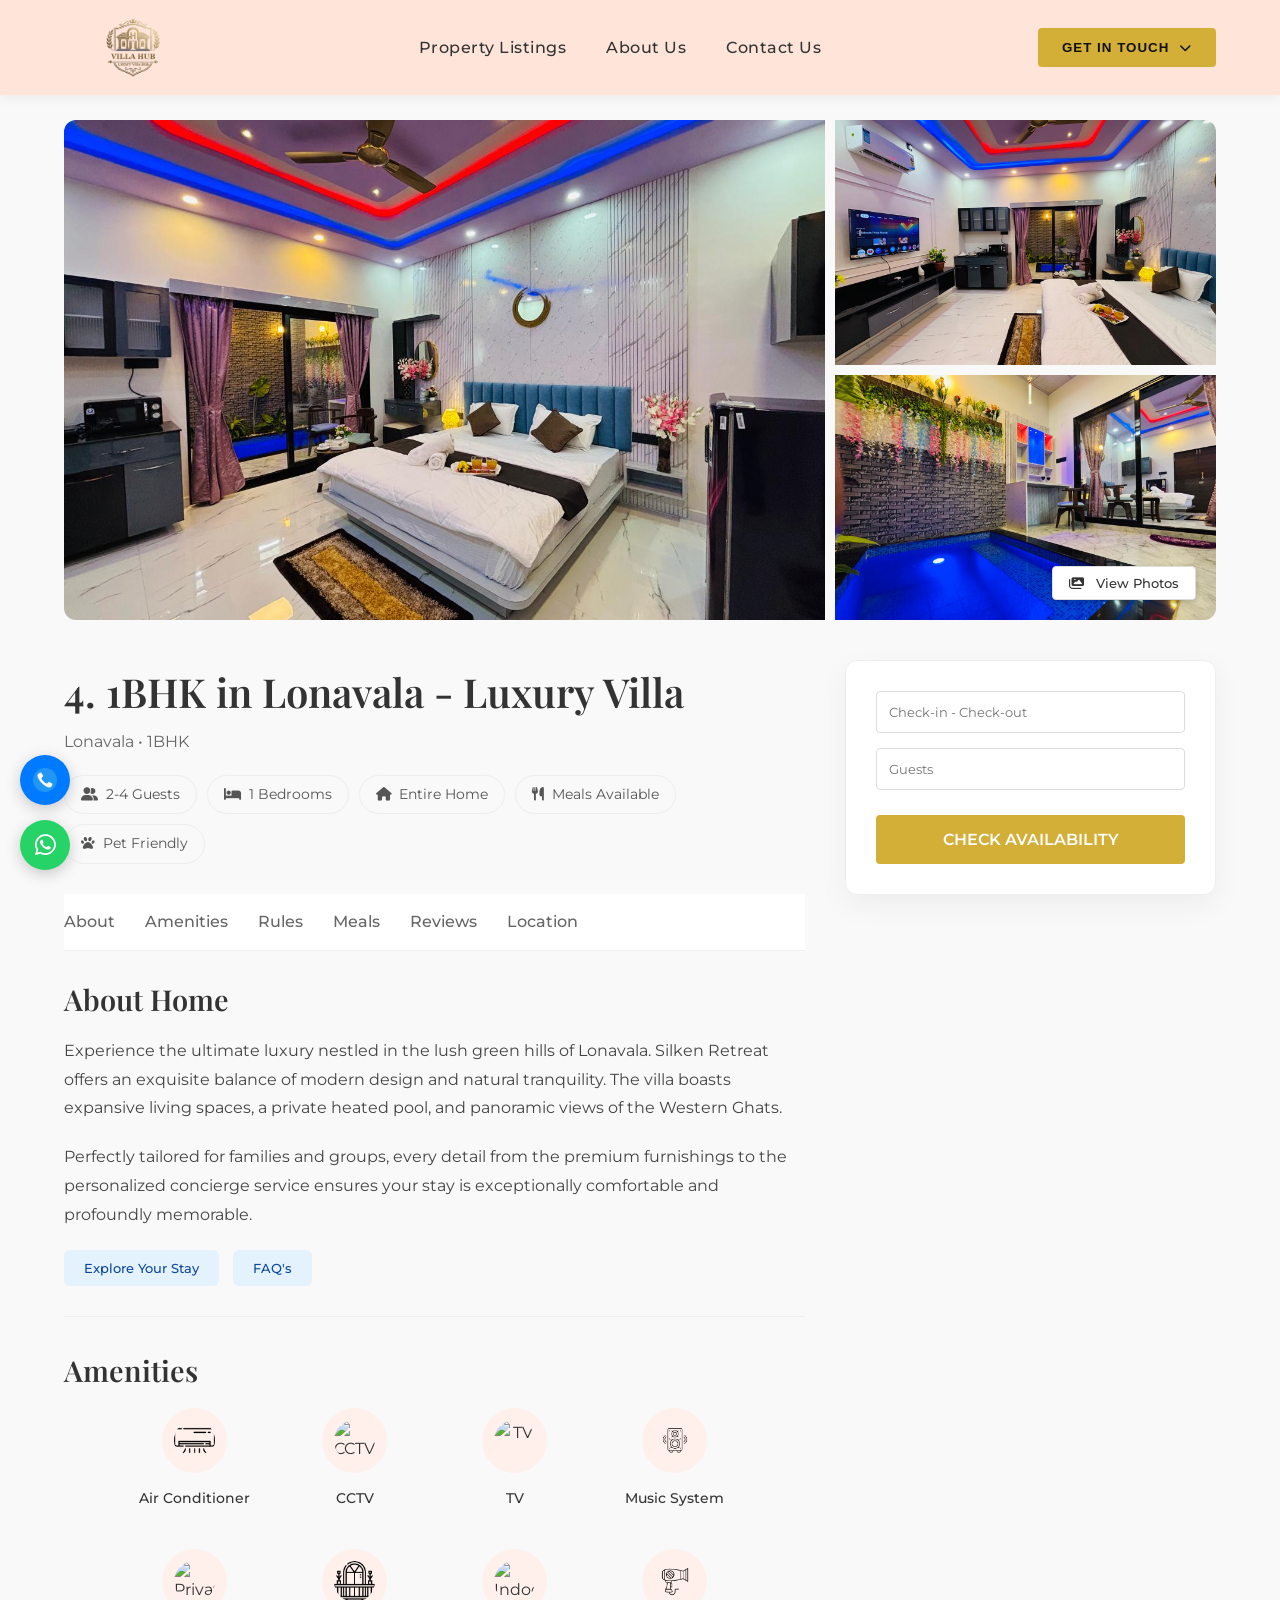
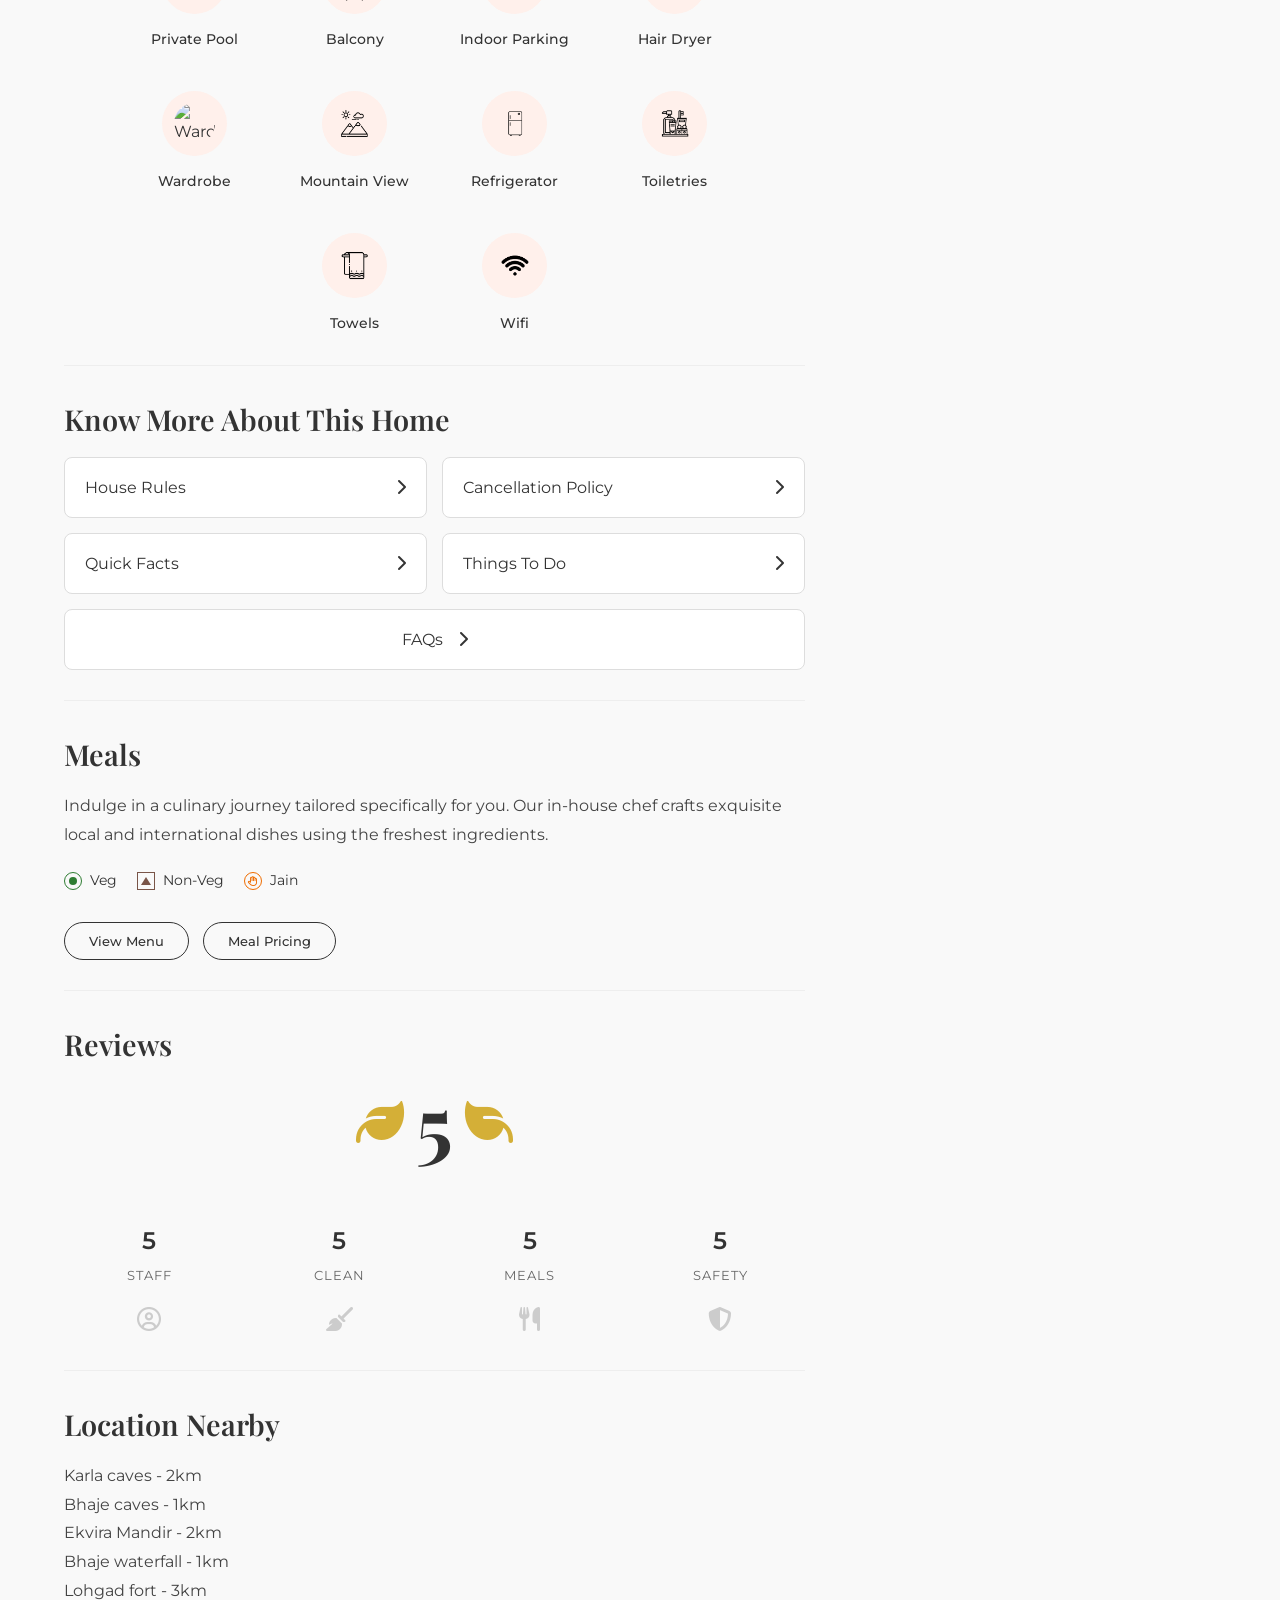
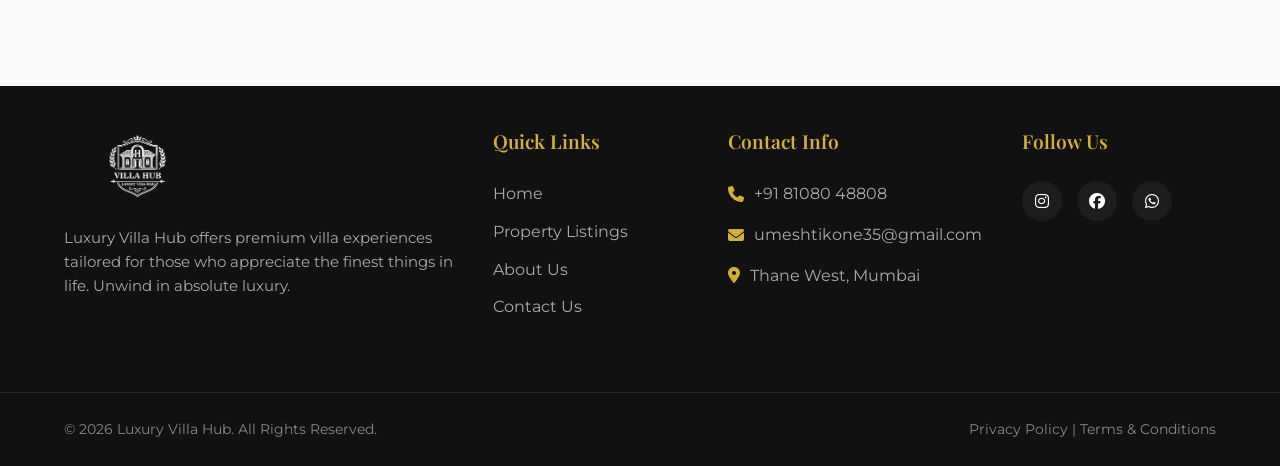
==== commit 9b510f00: "Small_Changes_Client" ====
--- a/1_1bhk_lonawala.html
+++ b/1_1bhk_lonawala.html
@@ -1252,7 +1252,7 @@
             </div>
             <div class="footer-col contact-col">
                 <h3>Contact Info</h3>
-                <p><i class="fa-solid fa-phone"></i> +91 98765 43210</p>
+                <p><i class="fa-solid fa-phone"></i> +91 81080 48808</p>
                 <p><i class="fa-solid fa-envelope"></i> umeshtikone35@gmail.com</p>
                 <p><i class="fa-solid fa-location-dot"></i> Thane West, Mumbai</p>
             </div>
